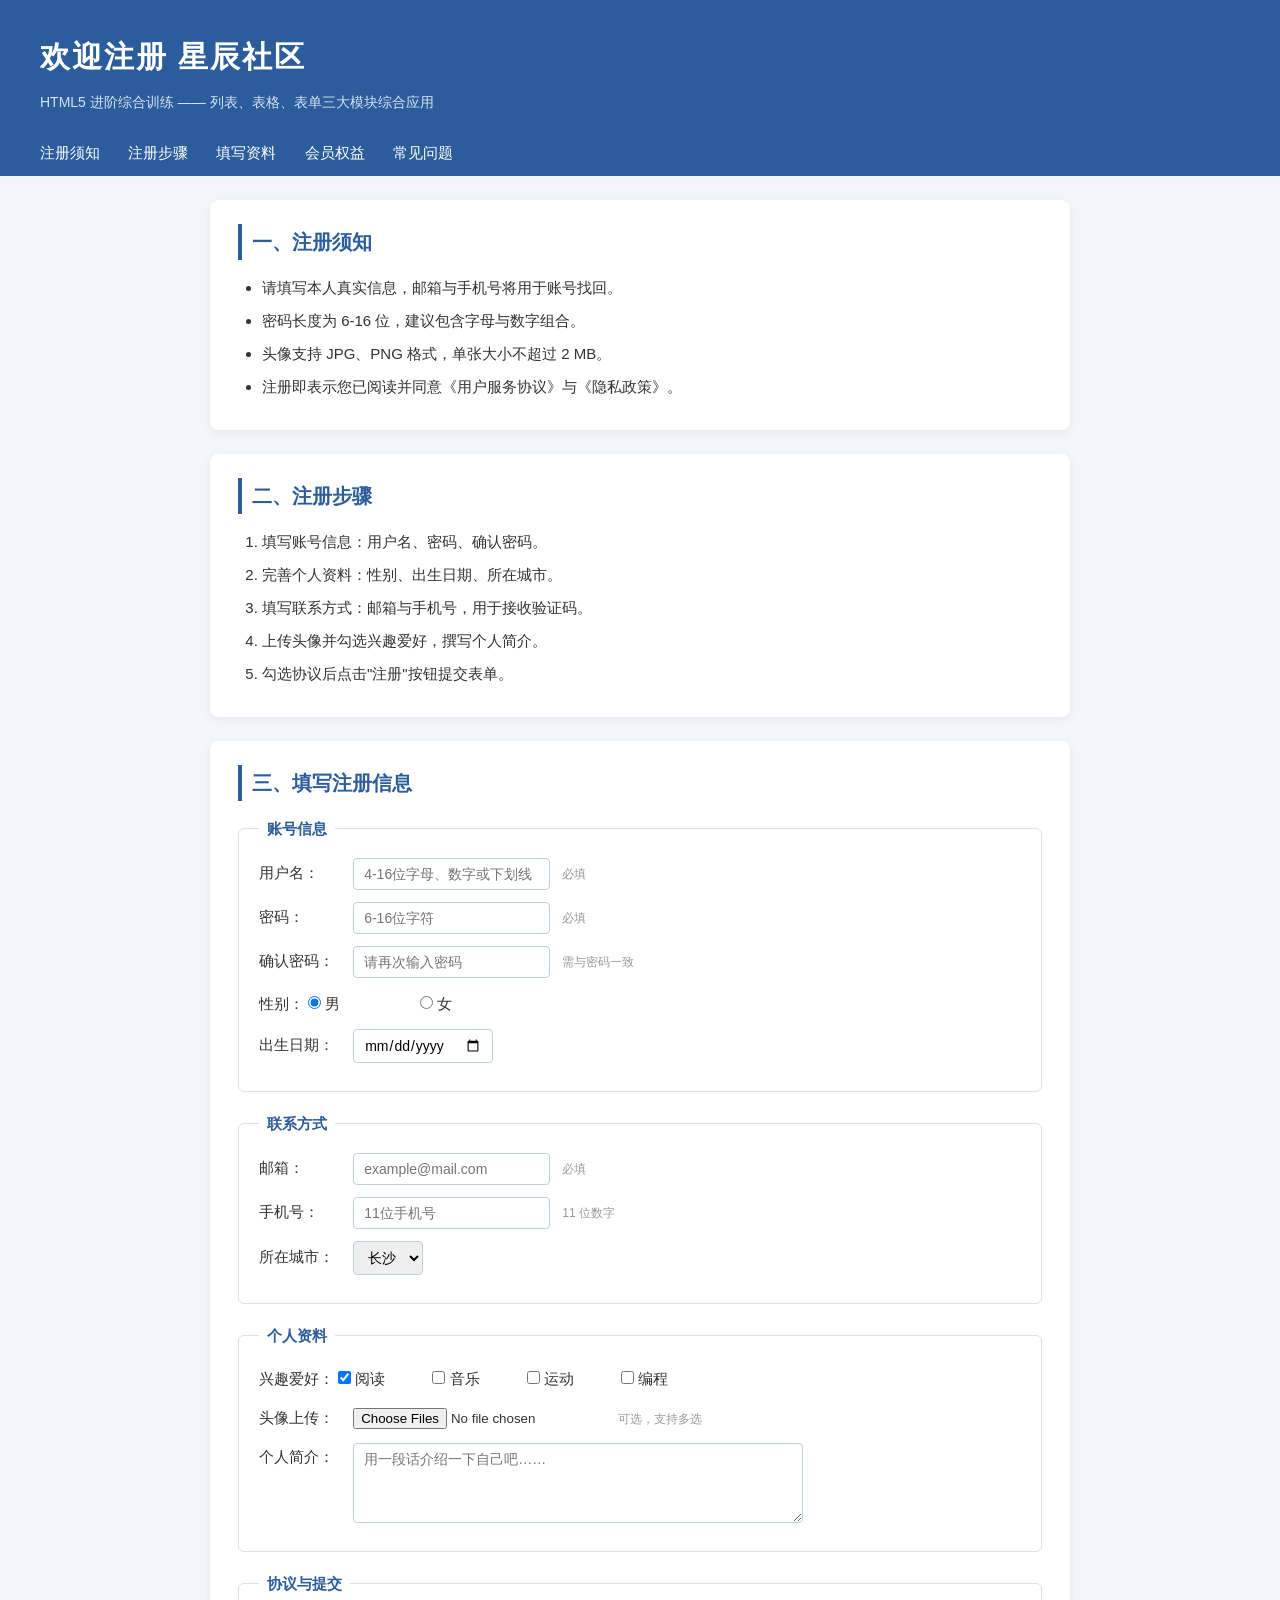
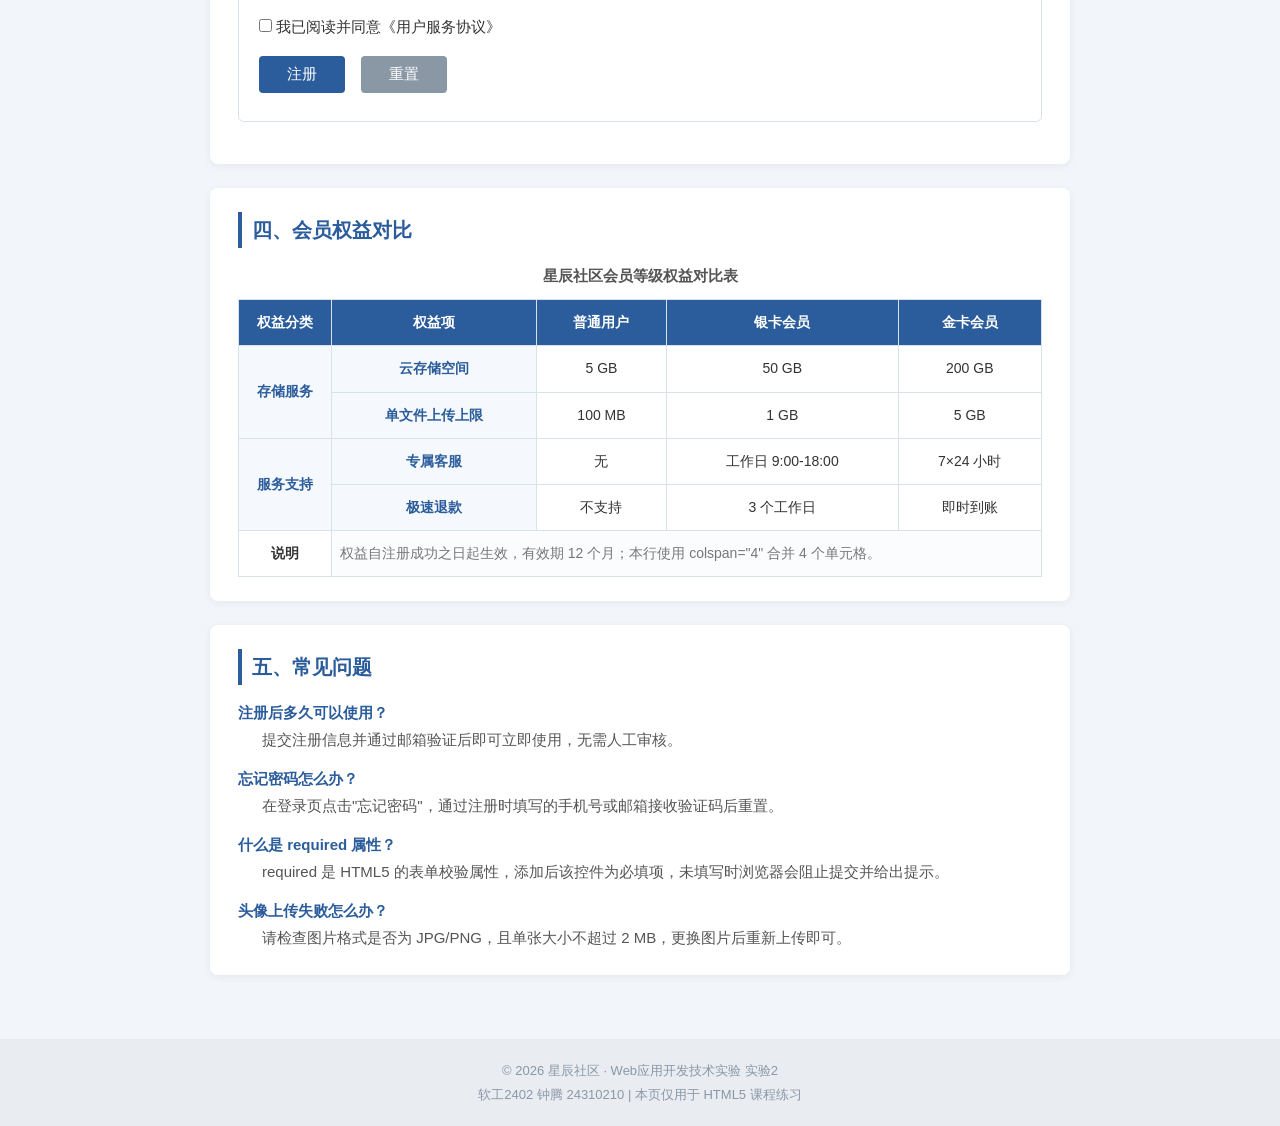
==== 实验2-注册表单/index.html @ 73ff09dd "第二次作业：用户注册页面" ====
<!DOCTYPE html>
<html lang="zh-CN">
<head>
  <meta charset="UTF-8">
  <meta name="viewport" content="width=device-width, initial-scale=1.0">
  <title>用户注册 - HTML5进阶综合训练</title>
  <link rel="stylesheet" href="style.css">
</head>
<body>
  <!-- （1）页面整体结构：全部使用语义化标签 -->
  <header>
    <h1>欢迎注册 星辰社区</h1>
    <p>HTML5 进阶综合训练 —— 列表、表格、表单三大模块综合应用</p>
    <nav>
      <ul>
        <li><a href="#notice">注册须知</a></li>
        <li><a href="#steps">注册步骤</a></li>
        <li><a href="#register">填写资料</a></li>
        <li><a href="#rights">会员权益</a></li>
        <li><a href="#faq">常见问题</a></li>
      </ul>
    </nav>
  </header>

  <main>
    <!-- （4）列表一：无序列表 ul —— 注册须知 -->
    <section id="notice">
      <h2>一、注册须知</h2>
      <ul>
        <li>请填写本人真实信息，邮箱与手机号将用于账号找回。</li>
        <li>密码长度为 6-16 位，建议包含字母与数字组合。</li>
        <li>头像支持 JPG、PNG 格式，单张大小不超过 2 MB。</li>
        <li>注册即表示您已阅读并同意《用户服务协议》与《隐私政策》。</li>
      </ul>
    </section>

    <!-- （4）列表二：有序列表 ol —— 注册步骤 -->
    <section id="steps">
      <h2>二、注册步骤</h2>
      <ol>
        <li>填写账号信息：用户名、密码、确认密码。</li>
        <li>完善个人资料：性别、出生日期、所在城市。</li>
        <li>填写联系方式：邮箱与手机号，用于接收验证码。</li>
        <li>上传头像并勾选兴趣爱好，撰写个人简介。</li>
        <li>勾选协议后点击"注册"按钮提交表单。</li>
      </ol>
    </section>

    <!-- （2）注册表单：核心部分 -->
    <section id="register">
      <h2>三、填写注册信息</h2>
      <form id="register-form" action="#" method="post" enctype="multipart/form-data">
        <fieldset>
          <legend>账号信息</legend>

          <p>
            <label for="username">用户名：</label>
            <input type="text" id="username" name="username" placeholder="4-16位字母、数字或下划线" required>
            <span class="tip">必填</span>
          </p>

          <p>
            <label for="password">密码：</label>
            <input type="password" id="password" name="password" placeholder="6-16位字符" required>
            <span class="tip">必填</span>
          </p>

          <p>
            <label for="confirm-password">确认密码：</label>
            <input type="password" id="confirm-password" name="confirmPassword" placeholder="请再次输入密码" required>
            <span class="tip">需与密码一致</span>
          </p>

          <!-- 单选框 + label 的 for+id 用法 -->
          <p>
            性别：
            <input type="radio" id="male" name="gender" value="male" checked>
            <label for="male">男</label>
            <input type="radio" id="female" name="gender" value="female">
            <label for="female">女</label>
          </p>

          <p>
            <label for="birthday">出生日期：</label>
            <input type="date" id="birthday" name="birthday">
          </p>
        </fieldset>

        <fieldset>
          <legend>联系方式</legend>

          <p>
            <label for="email">邮箱：</label>
            <input type="email" id="email" name="email" placeholder="example@mail.com" required>
            <span class="tip">必填</span>
          </p>

          <p>
            <label for="phone">手机号：</label>
            <input type="tel" id="phone" name="phone" placeholder="11位手机号" pattern="[0-9]{11}" required>
            <span class="tip">11 位数字</span>
          </p>

          <p>
            <label for="city">所在城市：</label>
            <select id="city" name="city">
              <option value="changsha" selected>长沙</option>
              <option value="beijing">北京</option>
              <option value="shanghai">上海</option>
              <option value="shenzhen">深圳</option>
              <option value="hangzhou">杭州</option>
            </select>
          </p>
        </fieldset>

        <fieldset>
          <legend>个人资料</legend>

          <!-- 复选框 + label 的包裹式用法 -->
          <p>
            兴趣爱好：
            <label><input type="checkbox" name="hobby" value="reading" checked> 阅读</label>
            <label><input type="checkbox" name="hobby" value="music"> 音乐</label>
            <label><input type="checkbox" name="hobby" value="sports"> 运动</label>
            <label><input type="checkbox" name="hobby" value="coding"> 编程</label>
          </p>

          <p>
            <label for="avatar">头像上传：</label>
            <input type="file" id="avatar" name="avatar" accept="image/*" multiple>
            <span class="tip">可选，支持多选</span>
          </p>

          <p>
            <label for="bio">个人简介：</label>
            <textarea id="bio" name="bio" rows="4" cols="50" placeholder="用一段话介绍一下自己吧……"></textarea>
          </p>
        </fieldset>

        <fieldset>
          <legend>协议与提交</legend>
          <p>
            <label><input type="checkbox" id="agree" name="agree" value="yes" required> 我已阅读并同意《用户服务协议》</label>
          </p>
          <p class="buttons">
            <button type="submit">注册</button>
            <button type="reset">重置</button>
          </p>
        </fieldset>

        <!-- 提交结果回显区：便于在页面中直观查看收集到的数据 -->
        <output id="result" for="register-form"></output>
      </form>
    </section>

    <!-- （3）表格：会员权益对比，含 thead/tbody/tfoot、th、rowspan 与 colspan -->
    <section id="rights">
      <h2>四、会员权益对比</h2>
      <table>
        <caption>星辰社区会员等级权益对比表</caption>
        <thead>
          <tr>
            <th scope="col">权益分类</th>
            <th scope="col">权益项</th>
            <th scope="col">普通用户</th>
            <th scope="col">银卡会员</th>
            <th scope="col">金卡会员</th>
          </tr>
        </thead>
        <tbody>
          <tr>
            <th scope="rowgroup" rowspan="2">存储服务</th>
            <th scope="row">云存储空间</th>
            <td>5 GB</td>
            <td>50 GB</td>
            <td>200 GB</td>
          </tr>
          <tr>
            <th scope="row">单文件上传上限</th>
            <td>100 MB</td>
            <td>1 GB</td>
            <td>5 GB</td>
          </tr>
          <tr>
            <th scope="rowgroup" rowspan="2">服务支持</th>
            <th scope="row">专属客服</th>
            <td>无</td>
            <td>工作日 9:00-18:00</td>
            <td>7×24 小时</td>
          </tr>
          <tr>
            <th scope="row">极速退款</th>
            <td>不支持</td>
            <td>3 个工作日</td>
            <td>即时到账</td>
          </tr>
        </tbody>
        <tfoot>
          <tr>
            <th scope="row">说明</th>
            <td colspan="4">权益自注册成功之日起生效，有效期 12 个月；本行使用 colspan="4" 合并 4 个单元格。</td>
          </tr>
        </tfoot>
      </table>
    </section>

    <!-- （4）列表三：定义列表 dl —— 常见问题 -->
    <section id="faq">
      <h2>五、常见问题</h2>
      <dl>
        <dt>注册后多久可以使用？</dt>
        <dd>提交注册信息并通过邮箱验证后即可立即使用，无需人工审核。</dd>
        <dt>忘记密码怎么办？</dt>
        <dd>在登录页点击"忘记密码"，通过注册时填写的手机号或邮箱接收验证码后重置。</dd>
        <dt>什么是 required 属性？</dt>
        <dd>required 是 HTML5 的表单校验属性，添加后该控件为必填项，未填写时浏览器会阻止提交并给出提示。</dd>
        <dt>头像上传失败怎么办？</dt>
        <dd>请检查图片格式是否为 JPG/PNG，且单张大小不超过 2 MB，更换图片后重新上传即可。</dd>
      </dl>
    </section>
  </main>

  <footer>
    <p>&copy; 2026 星辰社区 · Web应用开发技术实验 实验2</p>
    <p>软工2402 钟腾 24310210 | 本页仅用于 HTML5 课程练习</p>
  </footer>

  <script>
    // （5）表单数据收集与验证：监听 submit 事件，在 Console 中打印收集到的数据
    var form = document.getElementById("register-form");
    var result = document.getElementById("result");

    form.addEventListener("submit", function (event) {
      // 阻止表单默认跳转，便于在本页查看提交结果
      event.preventDefault();

      var pwd = document.getElementById("password").value;
      var confirmPwd = document.getElementById("confirm-password").value;
      if (pwd !== confirmPwd) {
        alert("两次输入的密码不一致，请重新输入！");
        document.getElementById("confirm-password").focus();
        return;
      }

      var formData = new FormData(form);
      var data = {};
      formData.forEach(function (value, key) {
        // 复选框可能存在多个同名值，合并为数组
        if (key === "hobby") {
          if (data[key]) {
            data[key].push(value);
          } else {
            data[key] = [value];
          }
        } else {
          data[key] = value;
        }
      });

      // 处理文件上传控件（可能包含多个文件）
      var avatarFiles = formData.getAll("avatar").filter(function (file) {
        return file && file.name;
      });
      if (avatarFiles.length > 0) {
        data.avatar = avatarFiles.map(function (file) {
          return file.name;
        });
      }

      // 在 Console 面板中输出收集到的数据
      console.log("===== 表单提交数据 =====");
      console.log(data);
      console.table(data);
      console.log("用户名：" + data.username + "，手机号：" + data.phone);

      // 同时把数据回显到页面上，方便查看与截图
      result.innerHTML = "<h3>提交成功！收集到的数据如下：</h3><pre>" +
        JSON.stringify(data, null, 2) +
        "</pre><p>请按 F12 打开 DevTools，在 Console 面板中查看同样的输出结果。</p>";
      result.classList.add("show");
    });

    // 重置时清空回显区
    form.addEventListener("reset", function () {
      result.innerHTML = "";
      result.classList.remove("show");
      console.log("表单已重置");
    });
  </script>
</body>
</html>
---- 实验2-注册表单/style.css ----
/* 实验2：用户注册页面样式表 */

/* 基础重置与全局设置 */
* {
  margin: 0;
  padding: 0;
  box-sizing: border-box;
}

body {
  font-family: "Microsoft YaHei", "PingFang SC", Arial, sans-serif;
  font-size: 15px;
  line-height: 1.8;
  color: #333333;
  background-color: #f2f5f9;
}

/* 页面头部 */
header {
  padding: 30px 40px 0;
  background-color: #2b5c9b;
  color: #ffffff;
}

header h1 {
  font-size: 30px;
  letter-spacing: 2px;
}

header p {
  margin-top: 6px;
  font-size: 14px;
  color: #d6e4f5;
}

/* 导航栏：无序列表横向排列 */
header nav ul {
  list-style-type: none;
  margin-top: 16px;
}

header nav li {
  display: inline-block;
  margin-right: 24px;
}

header nav a {
  display: inline-block;
  padding: 8px 0;
  color: #ffffff;
  text-decoration: none;
  border-bottom: 2px solid transparent;
}

header nav a:hover {
  border-bottom-color: #ffd166;
  color: #ffd166;
}

/* 主体区域 */
main {
  max-width: 900px;
  margin: 0 auto;
  padding: 24px 20px 40px;
}

main section {
  margin-bottom: 24px;
  padding: 24px 28px;
  background-color: #ffffff;
  border-radius: 8px;
  box-shadow: 0 2px 8px rgba(0, 0, 0, 0.06);
}

main h2 {
  margin-bottom: 14px;
  padding-left: 10px;
  font-size: 20px;
  color: #2b5c9b;
  border-left: 4px solid #2b5c9b;
}

/* 列表样式 */
#notice ul,
#steps ol {
  margin-left: 24px;
}

#notice li,
#steps li {
  margin-bottom: 6px;
}

/* 定义列表 */
#faq dt {
  margin-top: 12px;
  font-weight: bold;
  color: #2b5c9b;
}

#faq dd {
  margin-left: 24px;
  color: #555555;
}

/* 表单样式 */
fieldset {
  margin-bottom: 18px;
  padding: 16px 20px;
  border: 1px solid #d9e2ec;
  border-radius: 6px;
}

legend {
  padding: 0 8px;
  font-weight: bold;
  color: #2b5c9b;
}

form p {
  margin-bottom: 12px;
}

label {
  display: inline-block;
  min-width: 90px;
  cursor: pointer;
}

input[type="text"],
input[type="password"],
input[type="date"],
input[type="email"],
input[type="tel"],
select,
textarea {
  padding: 7px 10px;
  border: 1px solid #c3cedb;
  border-radius: 4px;
  font-size: 14px;
  font-family: inherit;
  vertical-align: middle;
}

input[type="text"]:focus,
input[type="password"]:focus,
input[type="email"]:focus,
input[type="tel"]:focus,
textarea:focus,
select:focus {
  outline: none;
  border-color: #2b5c9b;
  box-shadow: 0 0 4px rgba(43, 92, 155, 0.3);
}

textarea {
  vertical-align: top;
  resize: vertical;
}

.tip {
  margin-left: 8px;
  font-size: 12px;
  color: #999999;
}

/* 按钮 */
.buttons {
  margin-top: 16px;
}

button {
  padding: 9px 28px;
  margin-right: 12px;
  border: none;
  border-radius: 4px;
  font-size: 15px;
  color: #ffffff;
  cursor: pointer;
}

button[type="submit"] {
  background-color: #2b5c9b;
}

button[type="submit"]:hover {
  background-color: #1f4a80;
}

button[type="reset"] {
  background-color: #8a97a5;
}

button[type="reset"]:hover {
  background-color: #6f7d8c;
}

/* 提交结果回显区 */
#result {
  display: none;
  margin-top: 16px;
  padding: 14px 18px;
  background-color: #eef6ee;
  border: 1px solid #b7dfb7;
  border-radius: 6px;
}

#result.show {
  display: block;
}

#result h3 {
  margin-bottom: 8px;
  font-size: 16px;
  color: #2e7d32;
}

#result pre {
  padding: 10px;
  background-color: #ffffff;
  border-radius: 4px;
  font-size: 13px;
  line-height: 1.6;
  overflow-x: auto;
}

/* 表格样式 */
table {
  width: 100%;
  border-collapse: collapse;
  text-align: center;
  font-size: 14px;
}

caption {
  margin-bottom: 10px;
  font-size: 15px;
  font-weight: bold;
  color: #555555;
}

th,
td {
  padding: 10px 8px;
  border: 1px solid #d9e2ec;
}

thead th {
  background-color: #2b5c9b;
  color: #ffffff;
}

tbody th {
  background-color: #f5f8fc;
  color: #2b5c9b;
}

tbody tr:hover {
  background-color: #f7fafd;
}

tfoot td {
  text-align: left;
  color: #777777;
  background-color: #fbfcfe;
}

/* 页脚 */
footer {
  padding: 20px 0;
  text-align: center;
  font-size: 13px;
  color: #8a97a5;
  background-color: #e9edf2;
}
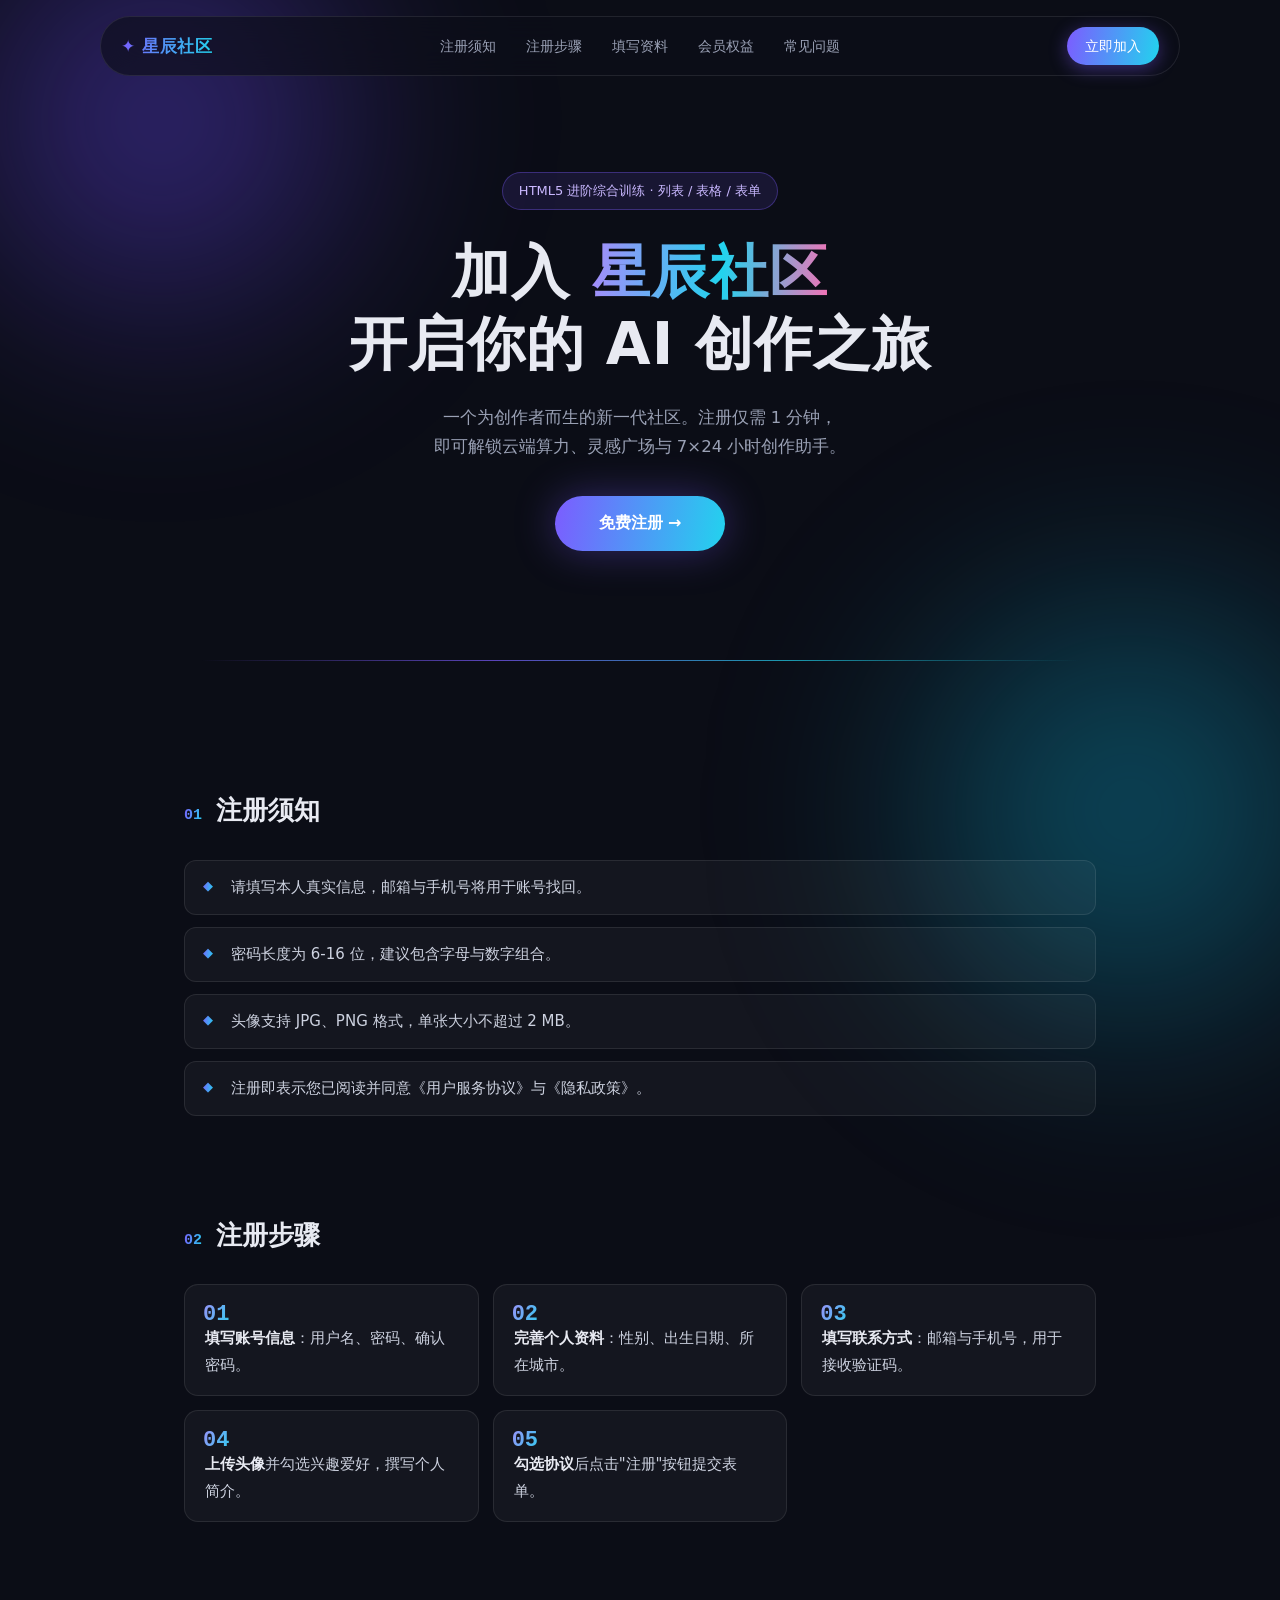
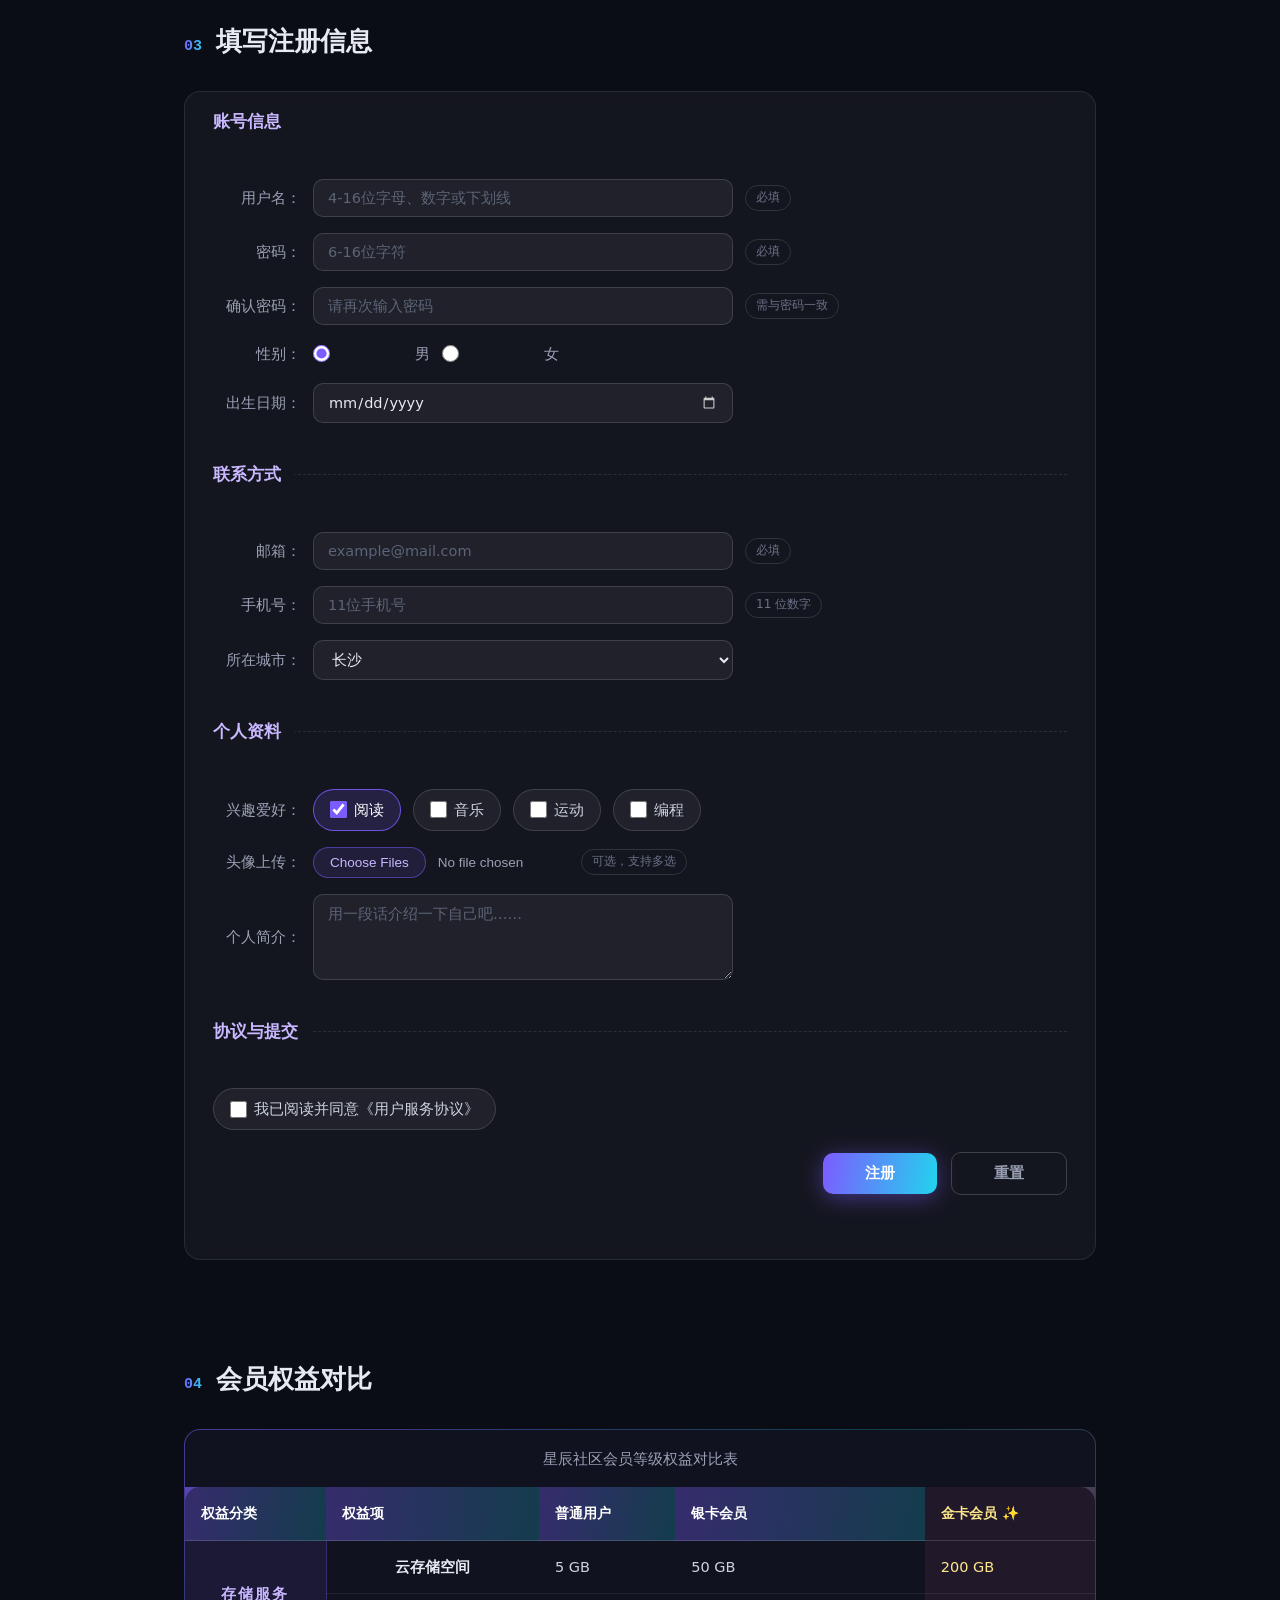
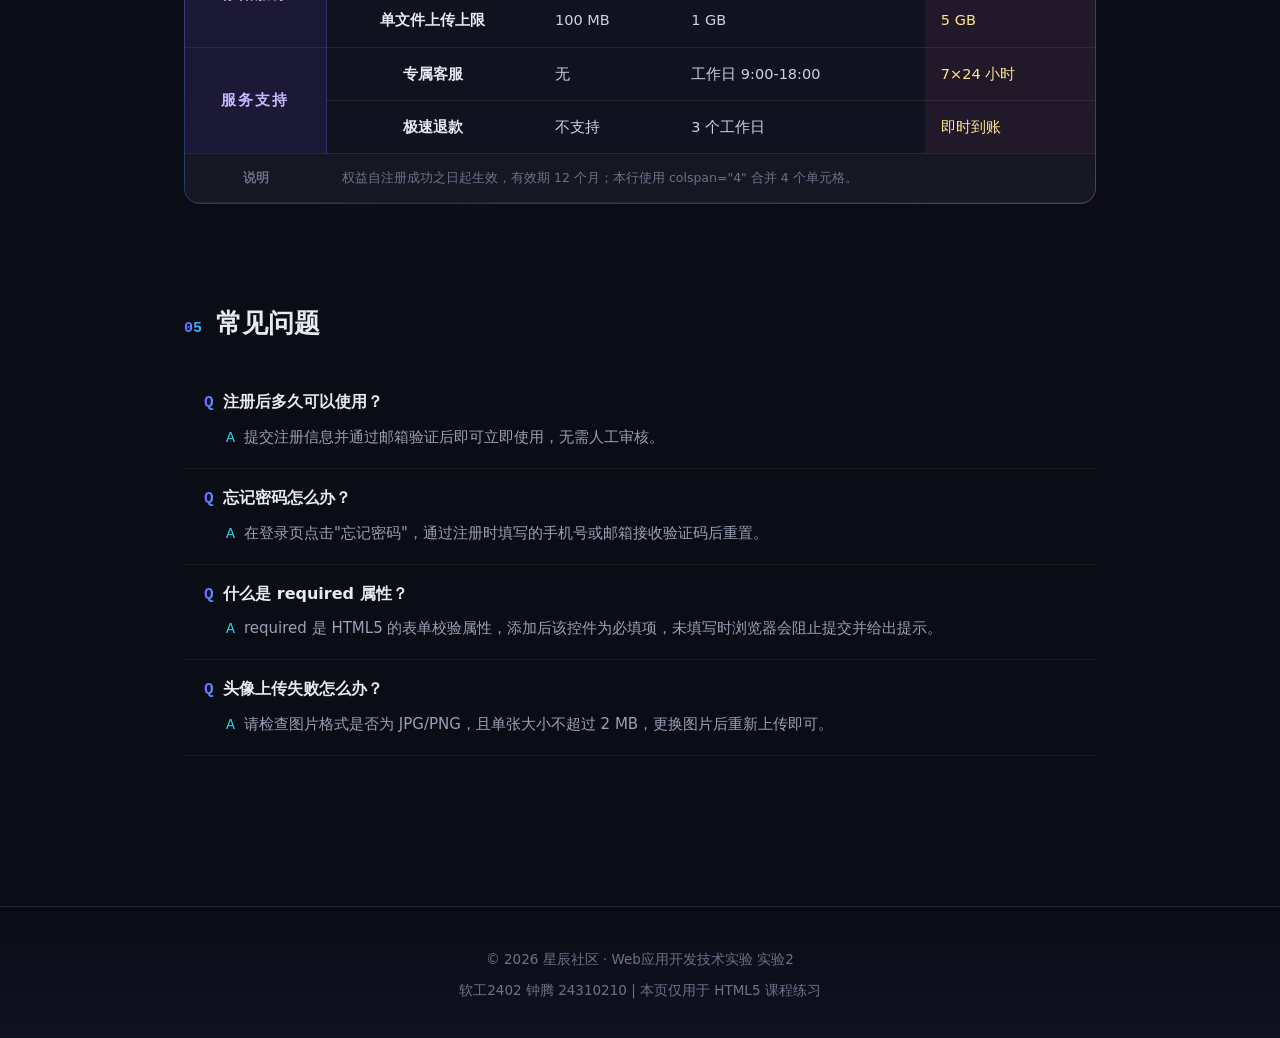
==== commit 7808fb38: "实验2界面改版：AI产品官网风格深色UI（极光渐变+玻璃拟态）；README新增GitHub Pages在线浏览入口" ====
--- a/实验2-注册表单/index.html
+++ b/实验2-注册表单/index.html
@@ -3,30 +3,38 @@
 <head>
   <meta charset="UTF-8">
   <meta name="viewport" content="width=device-width, initial-scale=1.0">
-  <title>用户注册 - HTML5进阶综合训练</title>
+  <title>星辰社区 · 加入 AI 创作者平台</title>
+  <meta name="description" content="星辰社区注册页面 —— HTML5 列表、表格、表单三大模块综合应用">
   <link rel="stylesheet" href="style.css">
 </head>
 <body>
   <!-- （1）页面整体结构：全部使用语义化标签 -->
-  <header>
-    <h1>欢迎注册 星辰社区</h1>
-    <p>HTML5 进阶综合训练 —— 列表、表格、表单三大模块综合应用</p>
-    <nav>
-      <ul>
+  <header class="hero">
+    <nav class="topbar">
+      <span class="logo">✦ 星辰社区</span>
+      <ul class="nav-links">
         <li><a href="#notice">注册须知</a></li>
         <li><a href="#steps">注册步骤</a></li>
         <li><a href="#register">填写资料</a></li>
         <li><a href="#rights">会员权益</a></li>
         <li><a href="#faq">常见问题</a></li>
       </ul>
+      <a class="nav-cta" href="#register">立即加入</a>
     </nav>
+
+    <div class="hero-body">
+      <p class="hero-badge">HTML5 进阶综合训练 · 列表 / 表格 / 表单</p>
+      <h1>加入 <span class="grad">星辰社区</span><br>开启你的 AI 创作之旅</h1>
+      <p class="hero-sub">一个为创作者而生的新一代社区。注册仅需 1 分钟，<br>即可解锁云端算力、灵感广场与 7×24 小时创作助手。</p>
+      <a class="hero-btn" href="#register">免费注册 →</a>
+    </div>
   </header>
 
   <main>
     <!-- （4）列表一：无序列表 ul —— 注册须知 -->
     <section id="notice">
-      <h2>一、注册须知</h2>
-      <ul>
+      <h2><small>01</small>注册须知</h2>
+      <ul class="glass-list">
         <li>请填写本人真实信息，邮箱与手机号将用于账号找回。</li>
         <li>密码长度为 6-16 位，建议包含字母与数字组合。</li>
         <li>头像支持 JPG、PNG 格式，单张大小不超过 2 MB。</li>
@@ -36,20 +44,20 @@
 
     <!-- （4）列表二：有序列表 ol —— 注册步骤 -->
     <section id="steps">
-      <h2>二、注册步骤</h2>
-      <ol>
-        <li>填写账号信息：用户名、密码、确认密码。</li>
-        <li>完善个人资料：性别、出生日期、所在城市。</li>
-        <li>填写联系方式：邮箱与手机号，用于接收验证码。</li>
-        <li>上传头像并勾选兴趣爱好，撰写个人简介。</li>
-        <li>勾选协议后点击"注册"按钮提交表单。</li>
+      <h2><small>02</small>注册步骤</h2>
+      <ol class="glass-steps">
+        <li><strong>填写账号信息</strong>：用户名、密码、确认密码。</li>
+        <li><strong>完善个人资料</strong>：性别、出生日期、所在城市。</li>
+        <li><strong>填写联系方式</strong>：邮箱与手机号，用于接收验证码。</li>
+        <li><strong>上传头像</strong>并勾选兴趣爱好，撰写个人简介。</li>
+        <li><strong>勾选协议</strong>后点击"注册"按钮提交表单。</li>
       </ol>
     </section>
 
     <!-- （2）注册表单：核心部分 -->
     <section id="register">
-      <h2>三、填写注册信息</h2>
-      <form id="register-form" action="#" method="post" enctype="multipart/form-data">
+      <h2><small>03</small>填写注册信息</h2>
+      <form id="register-form" class="glass-card" action="#" method="post" enctype="multipart/form-data">
         <fieldset>
           <legend>账号信息</legend>
 
@@ -73,7 +81,7 @@
 
           <!-- 单选框 + label 的 for+id 用法 -->
           <p>
-            性别：
+            <span class="field-label">性别：</span>
             <input type="radio" id="male" name="gender" value="male" checked>
             <label for="male">男</label>
             <input type="radio" id="female" name="gender" value="female">
@@ -118,11 +126,11 @@
 
           <!-- 复选框 + label 的包裹式用法 -->
           <p>
-            兴趣爱好：
-            <label><input type="checkbox" name="hobby" value="reading" checked> 阅读</label>
-            <label><input type="checkbox" name="hobby" value="music"> 音乐</label>
-            <label><input type="checkbox" name="hobby" value="sports"> 运动</label>
-            <label><input type="checkbox" name="hobby" value="coding"> 编程</label>
+            <span class="field-label">兴趣爱好：</span>
+            <label class="chip"><input type="checkbox" name="hobby" value="reading" checked> 阅读</label>
+            <label class="chip"><input type="checkbox" name="hobby" value="music"> 音乐</label>
+            <label class="chip"><input type="checkbox" name="hobby" value="sports"> 运动</label>
+            <label class="chip"><input type="checkbox" name="hobby" value="coding"> 编程</label>
           </p>
 
           <p>
@@ -140,7 +148,7 @@
         <fieldset>
           <legend>协议与提交</legend>
           <p>
-            <label><input type="checkbox" id="agree" name="agree" value="yes" required> 我已阅读并同意《用户服务协议》</label>
+            <label class="chip"><input type="checkbox" id="agree" name="agree" value="yes" required> 我已阅读并同意《用户服务协议》</label>
           </p>
           <p class="buttons">
             <button type="submit">注册</button>
@@ -155,59 +163,61 @@
 
     <!-- （3）表格：会员权益对比，含 thead/tbody/tfoot、th、rowspan 与 colspan -->
     <section id="rights">
-      <h2>四、会员权益对比</h2>
-      <table>
-        <caption>星辰社区会员等级权益对比表</caption>
-        <thead>
-          <tr>
-            <th scope="col">权益分类</th>
-            <th scope="col">权益项</th>
-            <th scope="col">普通用户</th>
-            <th scope="col">银卡会员</th>
-            <th scope="col">金卡会员</th>
-          </tr>
-        </thead>
-        <tbody>
-          <tr>
-            <th scope="rowgroup" rowspan="2">存储服务</th>
-            <th scope="row">云存储空间</th>
-            <td>5 GB</td>
-            <td>50 GB</td>
-            <td>200 GB</td>
-          </tr>
-          <tr>
-            <th scope="row">单文件上传上限</th>
-            <td>100 MB</td>
-            <td>1 GB</td>
-            <td>5 GB</td>
-          </tr>
-          <tr>
-            <th scope="rowgroup" rowspan="2">服务支持</th>
-            <th scope="row">专属客服</th>
-            <td>无</td>
-            <td>工作日 9:00-18:00</td>
-            <td>7×24 小时</td>
-          </tr>
-          <tr>
-            <th scope="row">极速退款</th>
-            <td>不支持</td>
-            <td>3 个工作日</td>
-            <td>即时到账</td>
-          </tr>
-        </tbody>
-        <tfoot>
-          <tr>
-            <th scope="row">说明</th>
-            <td colspan="4">权益自注册成功之日起生效，有效期 12 个月；本行使用 colspan="4" 合并 4 个单元格。</td>
-          </tr>
-        </tfoot>
-      </table>
+      <h2><small>04</small>会员权益对比</h2>
+      <div class="table-wrap">
+        <table>
+          <caption>星辰社区会员等级权益对比表</caption>
+          <thead>
+            <tr>
+              <th scope="col">权益分类</th>
+              <th scope="col">权益项</th>
+              <th scope="col">普通用户</th>
+              <th scope="col">银卡会员</th>
+              <th scope="col" class="hl">金卡会员 ✨</th>
+            </tr>
+          </thead>
+          <tbody>
+            <tr>
+              <th scope="rowgroup" rowspan="2">存储服务</th>
+              <th scope="row">云存储空间</th>
+              <td>5 GB</td>
+              <td>50 GB</td>
+              <td class="hl">200 GB</td>
+            </tr>
+            <tr>
+              <th scope="row">单文件上传上限</th>
+              <td>100 MB</td>
+              <td>1 GB</td>
+              <td class="hl">5 GB</td>
+            </tr>
+            <tr>
+              <th scope="rowgroup" rowspan="2">服务支持</th>
+              <th scope="row">专属客服</th>
+              <td>无</td>
+              <td>工作日 9:00-18:00</td>
+              <td class="hl">7×24 小时</td>
+            </tr>
+            <tr>
+              <th scope="row">极速退款</th>
+              <td>不支持</td>
+              <td>3 个工作日</td>
+              <td class="hl">即时到账</td>
+            </tr>
+          </tbody>
+          <tfoot>
+            <tr>
+              <th scope="row">说明</th>
+              <td colspan="4">权益自注册成功之日起生效，有效期 12 个月；本行使用 colspan="4" 合并 4 个单元格。</td>
+            </tr>
+          </tfoot>
+        </table>
+      </div>
     </section>
 
     <!-- （4）列表三：定义列表 dl —— 常见问题 -->
     <section id="faq">
-      <h2>五、常见问题</h2>
-      <dl>
+      <h2><small>05</small>常见问题</h2>
+      <dl class="glass-faq">
         <dt>注册后多久可以使用？</dt>
         <dd>提交注册信息并通过邮箱验证后即可立即使用，无需人工审核。</dd>
         <dt>忘记密码怎么办？</dt>
@@ -274,7 +284,7 @@
       console.log("用户名：" + data.username + "，手机号：" + data.phone);
 
       // 同时把数据回显到页面上，方便查看与截图
-      result.innerHTML = "<h3>提交成功！收集到的数据如下：</h3><pre>" +
+      result.innerHTML = "<h3>🎉 注册成功！收集到的数据如下：</h3><pre>" +
         JSON.stringify(data, null, 2) +
         "</pre><p>请按 F12 打开 DevTools，在 Console 面板中查看同样的输出结果。</p>";
       result.classList.add("show");
@@ -286,6 +296,20 @@
       result.classList.remove("show");
       console.log("表单已重置");
     });
+
+    // 视觉增强：滚动进入视口时淡入上浮（纯展示层效果，不影响表单逻辑）
+    var observer = new IntersectionObserver(function (entries) {
+      entries.forEach(function (entry) {
+        if (entry.isIntersecting) {
+          entry.target.classList.add("in-view");
+          observer.unobserve(entry.target);
+        }
+      });
+    }, { threshold: 0.08 });
+    document.querySelectorAll("main section").forEach(function (sec) {
+      sec.classList.add("reveal");
+      observer.observe(sec);
+    });
   </script>
 </body>
 </html>
--- a/实验2-注册表单/style.css
+++ b/实验2-注册表单/style.css
@@ -1,275 +1,763 @@
-/* 实验2：用户注册页面样式表 */
-
-/* 基础重置与全局设置 */
+/* ============================================================
+   实验2：用户注册页面样式表（新版 · AI 产品官网风格）
+   设计语言：深色底 + 极光渐变 + 玻璃拟态（Glassmorphism）
+   ============================================================ */
+
+/* ---------- 基础重置与全局 ---------- */
 * {
   margin: 0;
   padding: 0;
   box-sizing: border-box;
 }
 
+:root {
+  --bg: #0b0d16;
+  --surface: rgba(255, 255, 255, 0.04);
+  --surface-strong: rgba(255, 255, 255, 0.07);
+  --border: rgba(255, 255, 255, 0.09);
+  --text: #e8eaf2;
+  --text-dim: #9aa1b5;
+  --accent-a: #7c5cff;   /* 星紫 */
+  --accent-b: #22d3ee;   /* 极光青 */
+  --accent-c: #f472b6;   /* 霓虹粉 */
+  --grad: linear-gradient(100deg, var(--accent-a), var(--accent-b));
+  --radius: 16px;
+  --glow: 0 0 40px rgba(124, 92, 255, 0.35);
+}
+
+html {
+  scroll-behavior: smooth;
+}
+
 body {
-  font-family: "Microsoft YaHei", "PingFang SC", Arial, sans-serif;
+  font-family: "Microsoft YaHei", "PingFang SC", "Segoe UI", system-ui, sans-serif;
   font-size: 15px;
   line-height: 1.8;
-  color: #333333;
-  background-color: #f2f5f9;
-}
-
-/* 页面头部 */
-header {
-  padding: 30px 40px 0;
-  background-color: #2b5c9b;
+  color: var(--text);
+  background-color: var(--bg);
+  overflow-x: hidden;
+}
+
+/* ---------- 极光背景层（纯 CSS，无额外标签） ---------- */
+body::before,
+body::after {
+  content: "";
+  position: fixed;
+  z-index: -1;
+  border-radius: 50%;
+  filter: blur(90px);
+  opacity: 0.5;
+  pointer-events: none;
+}
+
+/* 紫色光晕：左上 */
+body::before {
+  width: 560px;
+  height: 560px;
+  top: -160px;
+  left: -120px;
+  background: radial-gradient(circle, #6d4aff 0%, transparent 70%);
+  animation: drift 18s ease-in-out infinite alternate;
+}
+
+/* 青色光晕：右下 */
+body::after {
+  width: 620px;
+  height: 620px;
+  bottom: -220px;
+  right: -160px;
+  background: radial-gradient(circle, #0ea5c9 0%, transparent 70%);
+  animation: drift 22s ease-in-out infinite alternate-reverse;
+}
+
+@keyframes drift {
+  from { transform: translate(0, 0) scale(1); }
+  to   { transform: translate(80px, 50px) scale(1.15); }
+}
+
+/* ---------- 通用细节 ---------- */
+::selection {
+  background: rgba(124, 92, 255, 0.45);
   color: #ffffff;
 }
 
-header h1 {
-  font-size: 30px;
-  letter-spacing: 2px;
-}
-
-header p {
-  margin-top: 6px;
-  font-size: 14px;
-  color: #d6e4f5;
-}
-
-/* 导航栏：无序列表横向排列 */
-header nav ul {
-  list-style-type: none;
-  margin-top: 16px;
-}
-
-header nav li {
+::-webkit-scrollbar {
+  width: 10px;
+}
+
+::-webkit-scrollbar-track {
+  background: var(--bg);
+}
+
+::-webkit-scrollbar-thumb {
+  background: rgba(255, 255, 255, 0.14);
+  border-radius: 5px;
+}
+
+::-webkit-scrollbar-thumb:hover {
+  background: rgba(124, 92, 255, 0.6);
+}
+
+/* ============================================================
+   头部：顶栏导航 + Hero 主视觉
+   ============================================================ */
+header.hero {
+  position: relative;
+  text-align: center;
+  padding: 0 24px 110px;
+}
+
+/* 头部底部的极光渐变带 */
+header.hero::before {
+  content: "";
+  position: absolute;
+  left: 50%;
+  bottom: 0;
+  transform: translateX(-50%);
+  width: min(880px, 90%);
+  height: 1px;
+  background: linear-gradient(90deg, transparent, rgba(124, 92, 255, 0.7), rgba(34, 211, 238, 0.7), transparent);
+}
+
+/* 顶栏 */
+nav.topbar {
+  position: sticky;
+  top: 12px;
+  z-index: 100;
+  display: flex;
+  align-items: center;
+  justify-content: space-between;
+  gap: 18px;
+  max-width: 1080px;
+  margin: 16px auto 0;
+  padding: 10px 20px;
+  border-radius: 999px;
+  background: rgba(13, 15, 26, 0.65);
+  border: 1px solid var(--border);
+  backdrop-filter: blur(18px);
+  -webkit-backdrop-filter: blur(18px);
+}
+
+nav.topbar .logo {
+  font-size: 17px;
+  font-weight: 700;
+  letter-spacing: 0.5px;
+  background: var(--grad);
+  -webkit-background-clip: text;
+  background-clip: text;
+  color: transparent;
+  white-space: nowrap;
+}
+
+nav.topbar ul {
+  display: flex;
+  gap: 4px;
+  list-style: none;
+  flex-wrap: wrap;
+}
+
+nav.topbar ul a {
   display: inline-block;
-  margin-right: 24px;
-}
-
-header nav a {
+  padding: 6px 13px;
+  border-radius: 999px;
+  color: var(--text-dim);
+  text-decoration: none;
+  font-size: 13.5px;
+  transition: color 0.25s, background 0.25s;
+}
+
+nav.topbar ul a:hover {
+  color: #ffffff;
+  background: rgba(255, 255, 255, 0.08);
+}
+
+nav.topbar .nav-cta {
+  padding: 7px 18px;
+  border-radius: 999px;
+  font-size: 13.5px;
+  text-decoration: none;
+  color: #fff;
+  background: var(--grad);
+  box-shadow: 0 4px 18px rgba(124, 92, 255, 0.4);
+  transition: transform 0.25s, box-shadow 0.25s;
+  white-space: nowrap;
+}
+
+nav.topbar .nav-cta:hover {
+  transform: translateY(-1px);
+  box-shadow: 0 6px 26px rgba(124, 92, 255, 0.6);
+}
+
+/* Hero 主体 */
+.hero-body {
+  max-width: 820px;
+  margin: 96px auto 0;
+}
+
+.hero-badge {
   display: inline-block;
-  padding: 8px 0;
-  color: #ffffff;
+  padding: 6px 16px;
+  border-radius: 999px;
+  font-size: 13px;
+  color: #c9b8ff;
+  background: rgba(124, 92, 255, 0.12);
+  border: 1px solid rgba(124, 92, 255, 0.35);
+  margin-bottom: 26px;
+}
+
+header.hero h1 {
+  font-size: clamp(34px, 6vw, 58px);
+  line-height: 1.25;
+  font-weight: 800;
+  letter-spacing: 1px;
+}
+
+/* 渐变文字 */
+.grad {
+  background: linear-gradient(95deg, #a78bfa 0%, #22d3ee 55%, #f472b6 100%);
+  -webkit-background-clip: text;
+  background-clip: text;
+  color: transparent;
+}
+
+.hero-sub {
+  margin-top: 22px;
+  font-size: 16.5px;
+  color: var(--text-dim);
+}
+
+.hero-btn {
+  display: inline-block;
+  margin-top: 34px;
+  padding: 13px 44px;
+  border-radius: 999px;
+  font-size: 16px;
+  font-weight: 600;
+  color: #fff;
   text-decoration: none;
-  border-bottom: 2px solid transparent;
-}
-
-header nav a:hover {
-  border-bottom-color: #ffd166;
-  color: #ffd166;
-}
-
-/* 主体区域 */
+  background: var(--grad);
+  box-shadow: var(--glow);
+  transition: transform 0.25s, box-shadow 0.25s;
+}
+
+.hero-btn:hover {
+  transform: translateY(-2px);
+  box-shadow: 0 0 60px rgba(124, 92, 255, 0.55);
+}
+
+/* ============================================================
+   主体布局
+   ============================================================ */
 main {
-  max-width: 900px;
+  max-width: 960px;
   margin: 0 auto;
-  padding: 24px 20px 40px;
-}
-
-main section {
-  margin-bottom: 24px;
-  padding: 24px 28px;
-  background-color: #ffffff;
-  border-radius: 8px;
-  box-shadow: 0 2px 8px rgba(0, 0, 0, 0.06);
-}
-
-main h2 {
-  margin-bottom: 14px;
-  padding-left: 10px;
-  font-size: 20px;
-  color: #2b5c9b;
-  border-left: 4px solid #2b5c9b;
-}
-
-/* 列表样式 */
-#notice ul,
-#steps ol {
-  margin-left: 24px;
-}
-
-#notice li,
-#steps li {
-  margin-bottom: 6px;
-}
-
-/* 定义列表 */
-#faq dt {
-  margin-top: 12px;
-  font-weight: bold;
-  color: #2b5c9b;
-}
-
-#faq dd {
-  margin-left: 24px;
-  color: #555555;
-}
-
-/* 表单样式 */
+  padding: 30px 24px 40px;
+}
+
+section {
+  margin-top: 96px;
+}
+
+/* 滚动淡入动画（配合 JS IntersectionObserver） */
+section.reveal {
+  opacity: 0;
+  transform: translateY(26px);
+  transition: opacity 0.7s ease, transform 0.7s ease;
+}
+
+section.reveal.in-view {
+  opacity: 1;
+  transform: none;
+}
+
+@media (prefers-reduced-motion: reduce) {
+  section.reveal { opacity: 1; transform: none; transition: none; }
+  body::before, body::after { animation: none; }
+}
+
+/* 章节标题 */
+section h2 {
+  display: flex;
+  align-items: baseline;
+  gap: 14px;
+  font-size: 26px;
+  font-weight: 700;
+  margin-bottom: 26px;
+}
+
+section h2 small {
+  font-size: 15px;
+  font-weight: 700;
+  font-family: Consolas, monospace;
+  background: var(--grad);
+  -webkit-background-clip: text;
+  background-clip: text;
+  color: transparent;
+}
+
+/* ---------- 玻璃卡片通用类 ---------- */
+.glass-card {
+  background: var(--surface);
+  border: 1px solid var(--border);
+  border-radius: var(--radius);
+  backdrop-filter: blur(14px);
+  -webkit-backdrop-filter: blur(14px);
+}
+
+/* ---------- 列表一：无序列表 ---------- */
+ul.glass-list {
+  list-style: none;
+}
+
+ul.glass-list li {
+  position: relative;
+  padding: 13px 18px 13px 46px;
+  margin-bottom: 12px;
+  border-radius: 12px;
+  background: var(--surface);
+  border: 1px solid var(--border);
+  color: #cdd2e0;
+  transition: border-color 0.25s, transform 0.25s;
+}
+
+ul.glass-list li::before {
+  content: "◆";
+  position: absolute;
+  left: 18px;
+  top: 13px;
+  font-size: 13px;
+  background: var(--grad);
+  -webkit-background-clip: text;
+  background-clip: text;
+  color: transparent;
+}
+
+ul.glass-list li:hover {
+  border-color: rgba(124, 92, 255, 0.55);
+  transform: translateX(4px);
+}
+
+/* ---------- 列表二：有序列表 ---------- */
+ol.glass-steps {
+  list-style: none;
+  counter-reset: step;
+  display: grid;
+  grid-template-columns: repeat(auto-fit, minmax(280px, 1fr));
+  gap: 14px;
+}
+
+ol.glass-steps li {
+  counter-increment: step;
+  position: relative;
+  padding: 40px 20px 16px;
+  border-radius: 14px;
+  background: var(--surface);
+  border: 1px solid var(--border);
+  color: #cdd2e0;
+  transition: transform 0.25s, border-color 0.25s;
+}
+
+ol.glass-steps li::before {
+  content: "0" counter(step);
+  position: absolute;
+  top: 10px;
+  left: 18px;
+  font-family: Consolas, monospace;
+  font-size: 22px;
+  font-weight: 700;
+  background: linear-gradient(120deg, #a78bfa, #22d3ee);
+  -webkit-background-clip: text;
+  background-clip: text;
+  color: transparent;
+}
+
+ol.glass-steps li:hover {
+  transform: translateY(-4px);
+  border-color: rgba(34, 211, 238, 0.5);
+}
+
+ol.glass-steps strong {
+  color: var(--text);
+}
+
+/* ============================================================
+   注册表单
+   ============================================================ */
+form#register-form {
+  padding: 14px 28px 28px;
+}
+
 fieldset {
-  margin-bottom: 18px;
-  padding: 16px 20px;
-  border: 1px solid #d9e2ec;
-  border-radius: 6px;
+  border: none;
+  padding: 26px 0 10px;
+  margin-bottom: 10px;
+}
+
+fieldset + fieldset {
+  border-top: 1px dashed rgba(255, 255, 255, 0.1);
 }
 
 legend {
-  padding: 0 8px;
-  font-weight: bold;
-  color: #2b5c9b;
-}
-
-form p {
-  margin-bottom: 12px;
-}
-
-label {
-  display: inline-block;
-  min-width: 90px;
-  cursor: pointer;
-}
-
+  padding: 0 14px 0 0;
+  font-size: 17px;
+  font-weight: 700;
+  color: #c9b8ff;
+}
+
+fieldset p {
+  display: flex;
+  flex-wrap: wrap;
+  align-items: center;
+  gap: 12px;
+  margin: 16px 0;
+}
+
+label,
+.field-label {
+  min-width: 88px;
+  text-align: right;
+  color: var(--text-dim);
+  font-size: 14.5px;
+}
+
+.tip {
+  font-size: 12px;
+  color: #6b7288;
+  border: 1px solid rgba(255, 255, 255, 0.12);
+  border-radius: 999px;
+  padding: 1px 10px;
+}
+
+/* 输入控件 */
 input[type="text"],
 input[type="password"],
-input[type="date"],
 input[type="email"],
 input[type="tel"],
+input[type="date"],
 select,
 textarea {
-  padding: 7px 10px;
-  border: 1px solid #c3cedb;
-  border-radius: 4px;
-  font-size: 14px;
+  flex: 1;
+  min-width: 220px;
+  max-width: 420px;
+  padding: 10px 14px;
+  font-size: 14.5px;
+  color: var(--text);
+  background: rgba(255, 255, 255, 0.05);
+  border: 1px solid rgba(255, 255, 255, 0.14);
+  border-radius: 10px;
+  outline: none;
+  transition: border-color 0.25s, box-shadow 0.25s, background 0.25s;
   font-family: inherit;
-  vertical-align: middle;
-}
-
-input[type="text"]:focus,
-input[type="password"]:focus,
-input[type="email"]:focus,
-input[type="tel"]:focus,
-textarea:focus,
-select:focus {
-  outline: none;
-  border-color: #2b5c9b;
-  box-shadow: 0 0 4px rgba(43, 92, 155, 0.3);
-}
-
-textarea {
-  vertical-align: top;
-  resize: vertical;
-}
-
-.tip {
-  margin-left: 8px;
-  font-size: 12px;
-  color: #999999;
+}
+
+input::placeholder,
+textarea::placeholder {
+  color: #5d6478;
+}
+
+input:focus,
+select:focus,
+textarea:focus {
+  border-color: var(--accent-a);
+  background: rgba(124, 92, 255, 0.07);
+  box-shadow: 0 0 0 3px rgba(124, 92, 255, 0.22);
+}
+
+/* 日期控件图标适配深色 */
+input[type="date"]::-webkit-calendar-picker-indicator {
+  filter: invert(0.8);
+  cursor: pointer;
+}
+
+/* 下拉框选项背景 */
+select option {
+  background: #14172a;
+  color: var(--text);
+}
+
+/* 单选/复选：用 accent-color 一行代码适配主题色 */
+input[type="radio"],
+input[type="checkbox"] {
+  width: 17px;
+  height: 17px;
+  accent-color: var(--accent-a);
+  cursor: pointer;
+}
+
+/* label 包裹式的"胶囊"写法（兴趣爱好 / 协议） */
+label.chip {
+  min-width: 0;
+  display: inline-flex;
+  align-items: center;
+  gap: 7px;
+  padding: 7px 16px;
+  border-radius: 999px;
+  background: rgba(255, 255, 255, 0.05);
+  border: 1px solid rgba(255, 255, 255, 0.14);
+  color: #cdd2e0;
+  cursor: pointer;
+  transition: border-color 0.25s, background 0.25s;
+  text-align: left;
+}
+
+label.chip:hover {
+  border-color: rgba(124, 92, 255, 0.6);
+  background: rgba(124, 92, 255, 0.1);
+}
+
+label.chip:has(input:checked) {
+  border-color: rgba(124, 92, 255, 0.85);
+  background: rgba(124, 92, 255, 0.16);
+  color: #ffffff;
+}
+
+/* 文件上传 */
+input[type="file"] {
+  color: var(--text-dim);
+  font-size: 13.5px;
+}
+
+input[type="file"]::file-selector-button {
+  margin-right: 12px;
+  padding: 7px 16px;
+  border: 1px solid rgba(124, 92, 255, 0.5);
+  border-radius: 999px;
+  background: rgba(124, 92, 255, 0.12);
+  color: #c9b8ff;
+  cursor: pointer;
+  transition: background 0.25s;
+  font-family: inherit;
+}
+
+input[type="file"]::file-selector-button:hover {
+  background: rgba(124, 92, 255, 0.3);
 }
 
 /* 按钮 */
-.buttons {
-  margin-top: 16px;
+p.buttons {
+  justify-content: flex-end;
+  gap: 14px;
+  padding-top: 6px;
 }
 
 button {
-  padding: 9px 28px;
-  margin-right: 12px;
+  padding: 11px 42px;
+  font-size: 15px;
+  font-weight: 600;
+  border-radius: 10px;
   border: none;
-  border-radius: 4px;
-  font-size: 15px;
-  color: #ffffff;
   cursor: pointer;
+  font-family: inherit;
+  transition: transform 0.2s, box-shadow 0.2s, background 0.2s;
 }
 
 button[type="submit"] {
-  background-color: #2b5c9b;
+  color: #fff;
+  background: var(--grad);
+  box-shadow: 0 4px 22px rgba(124, 92, 255, 0.45);
 }
 
 button[type="submit"]:hover {
-  background-color: #1f4a80;
+  transform: translateY(-2px);
+  box-shadow: 0 8px 34px rgba(124, 92, 255, 0.65);
 }
 
 button[type="reset"] {
-  background-color: #8a97a5;
+  color: var(--text-dim);
+  background: transparent;
+  border: 1px solid rgba(255, 255, 255, 0.18);
 }
 
 button[type="reset"]:hover {
-  background-color: #6f7d8c;
+  color: #fff;
+  border-color: rgba(255, 255, 255, 0.45);
+  background: rgba(255, 255, 255, 0.06);
 }
 
 /* 提交结果回显区 */
-#result {
+output#result {
   display: none;
-  margin-top: 16px;
-  padding: 14px 18px;
-  background-color: #eef6ee;
-  border: 1px solid #b7dfb7;
-  border-radius: 6px;
-}
-
-#result.show {
+  margin-top: 20px;
+  padding: 20px 24px;
+  border-radius: 12px;
+  background: rgba(34, 211, 238, 0.06);
+  border: 1px solid rgba(34, 211, 238, 0.35);
+}
+
+output#result.show {
   display: block;
-}
-
-#result h3 {
+  animation: pop 0.45s ease;
+}
+
+@keyframes pop {
+  from { opacity: 0; transform: scale(0.96) translateY(8px); }
+  to   { opacity: 1; transform: none; }
+}
+
+output#result h3 {
+  color: #67e8f9;
+  margin-bottom: 10px;
+}
+
+output#result pre {
+  font-family: Consolas, "Courier New", monospace;
+  font-size: 13.5px;
+  line-height: 1.7;
+  color: #a5f3fc;
+  background: rgba(0, 0, 0, 0.35);
+  border-radius: 8px;
+  padding: 14px 16px;
+  overflow-x: auto;
   margin-bottom: 8px;
-  font-size: 16px;
-  color: #2e7d32;
-}
-
-#result pre {
-  padding: 10px;
-  background-color: #ffffff;
-  border-radius: 4px;
+}
+
+output#result p {
+  color: var(--text-dim);
   font-size: 13px;
-  line-height: 1.6;
-  overflow-x: auto;
-}
-
-/* 表格样式 */
+}
+
+/* ============================================================
+   会员权益表格
+   ============================================================ */
+.table-wrap {
+  border-radius: var(--radius);
+  padding: 1px;  /* 用渐变边框包裹 */
+  background: linear-gradient(140deg, rgba(124, 92, 255, 0.55), rgba(34, 211, 238, 0.25), rgba(244, 114, 182, 0.4));
+}
+
 table {
   width: 100%;
   border-collapse: collapse;
+  background: #10121f;
+  border-radius: 15px;
+  overflow: hidden;
+  font-size: 14.5px;
+}
+
+caption {
+  caption-side: top;
+  padding: 16px 0 14px;
+  font-size: 15px;
+  color: var(--text-dim);
+  background: #10121f;
+}
+
+thead th {
+  padding: 14px 16px;
+  text-align: left;
+  font-size: 14px;
+  color: #ffffff;
+  background: linear-gradient(100deg, rgba(124, 92, 255, 0.35), rgba(34, 211, 238, 0.22));
+  border-bottom: 1px solid rgba(255, 255, 255, 0.14);
+}
+
+tbody th,
+tbody td,
+tfoot th,
+tfoot td {
+  padding: 13px 16px;
+  border-bottom: 1px solid rgba(255, 255, 255, 0.07);
+  color: #cdd2e0;
+}
+
+tbody th {
+  color: var(--text);
+  font-weight: 600;
+}
+
+/* 行分组左侧标签（rowspan 单元格） */
+tbody th[scope="rowgroup"] {
+  background: rgba(124, 92, 255, 0.1);
+  color: #c9b8ff;
+  border-right: 1px solid rgba(124, 92, 255, 0.35);
+  letter-spacing: 2px;
+}
+
+tbody tr {
+  transition: background 0.2s;
+}
+
+tbody tr:hover {
+  background: rgba(124, 92, 255, 0.09);
+}
+
+/* 金卡高亮列 */
+td.hl,
+th.hl {
+  color: #fde68a;
+  background: rgba(244, 114, 182, 0.07);
+}
+
+tfoot th,
+tfoot td {
+  font-size: 12.5px;
+  color: #6b7288;
+  background: rgba(255, 255, 255, 0.02);
+}
+
+/* ============================================================
+   定义列表：常见问题
+   ============================================================ */
+dl.glass-faq dt {
+  padding: 15px 20px 4px;
+  font-size: 16px;
+  font-weight: 600;
+  color: var(--text);
+}
+
+dl.glass-faq dt::before {
+  content: "Q ";
+  font-family: Consolas, monospace;
+  font-weight: 700;
+  background: var(--grad);
+  -webkit-background-clip: text;
+  background-clip: text;
+  color: transparent;
+}
+
+dl.glass-faq dd {
+  padding: 2px 20px 16px 42px;
+  color: var(--text-dim);
+  border-bottom: 1px solid rgba(255, 255, 255, 0.06);
+}
+
+dl.glass-faq dd::before {
+  content: "A ";
+  font-family: Consolas, monospace;
+  color: var(--accent-b);
+}
+
+/* ============================================================
+   页脚
+   ============================================================ */
+footer {
+  margin-top: 110px;
+  padding: 40px 24px 44px;
   text-align: center;
-  font-size: 14px;
-}
-
-caption {
-  margin-bottom: 10px;
-  font-size: 15px;
-  font-weight: bold;
-  color: #555555;
-}
-
-th,
-td {
-  padding: 10px 8px;
-  border: 1px solid #d9e2ec;
-}
-
-thead th {
-  background-color: #2b5c9b;
-  color: #ffffff;
-}
-
-tbody th {
-  background-color: #f5f8fc;
-  color: #2b5c9b;
-}
-
-tbody tr:hover {
-  background-color: #f7fafd;
-}
-
-tfoot td {
-  text-align: left;
-  color: #777777;
-  background-color: #fbfcfe;
-}
-
-/* 页脚 */
-footer {
-  padding: 20px 0;
-  text-align: center;
-  font-size: 13px;
-  color: #8a97a5;
-  background-color: #e9edf2;
-}
+  color: #6b7288;
+  font-size: 13.5px;
+  border-top: 1px solid rgba(255, 255, 255, 0.07);
+  background: linear-gradient(180deg, transparent, rgba(124, 92, 255, 0.06));
+}
+
+footer p + p {
+  margin-top: 6px;
+}
+
+/* ============================================================
+   响应式
+   ============================================================ */
+@media (max-width: 720px) {
+  nav.topbar {
+    flex-wrap: wrap;
+    justify-content: center;
+    border-radius: 20px;
+  }
+  label, .field-label {
+    min-width: 100%;
+    text-align: left;
+  }
+  p.buttons {
+    justify-content: flex-start;
+  }
+}
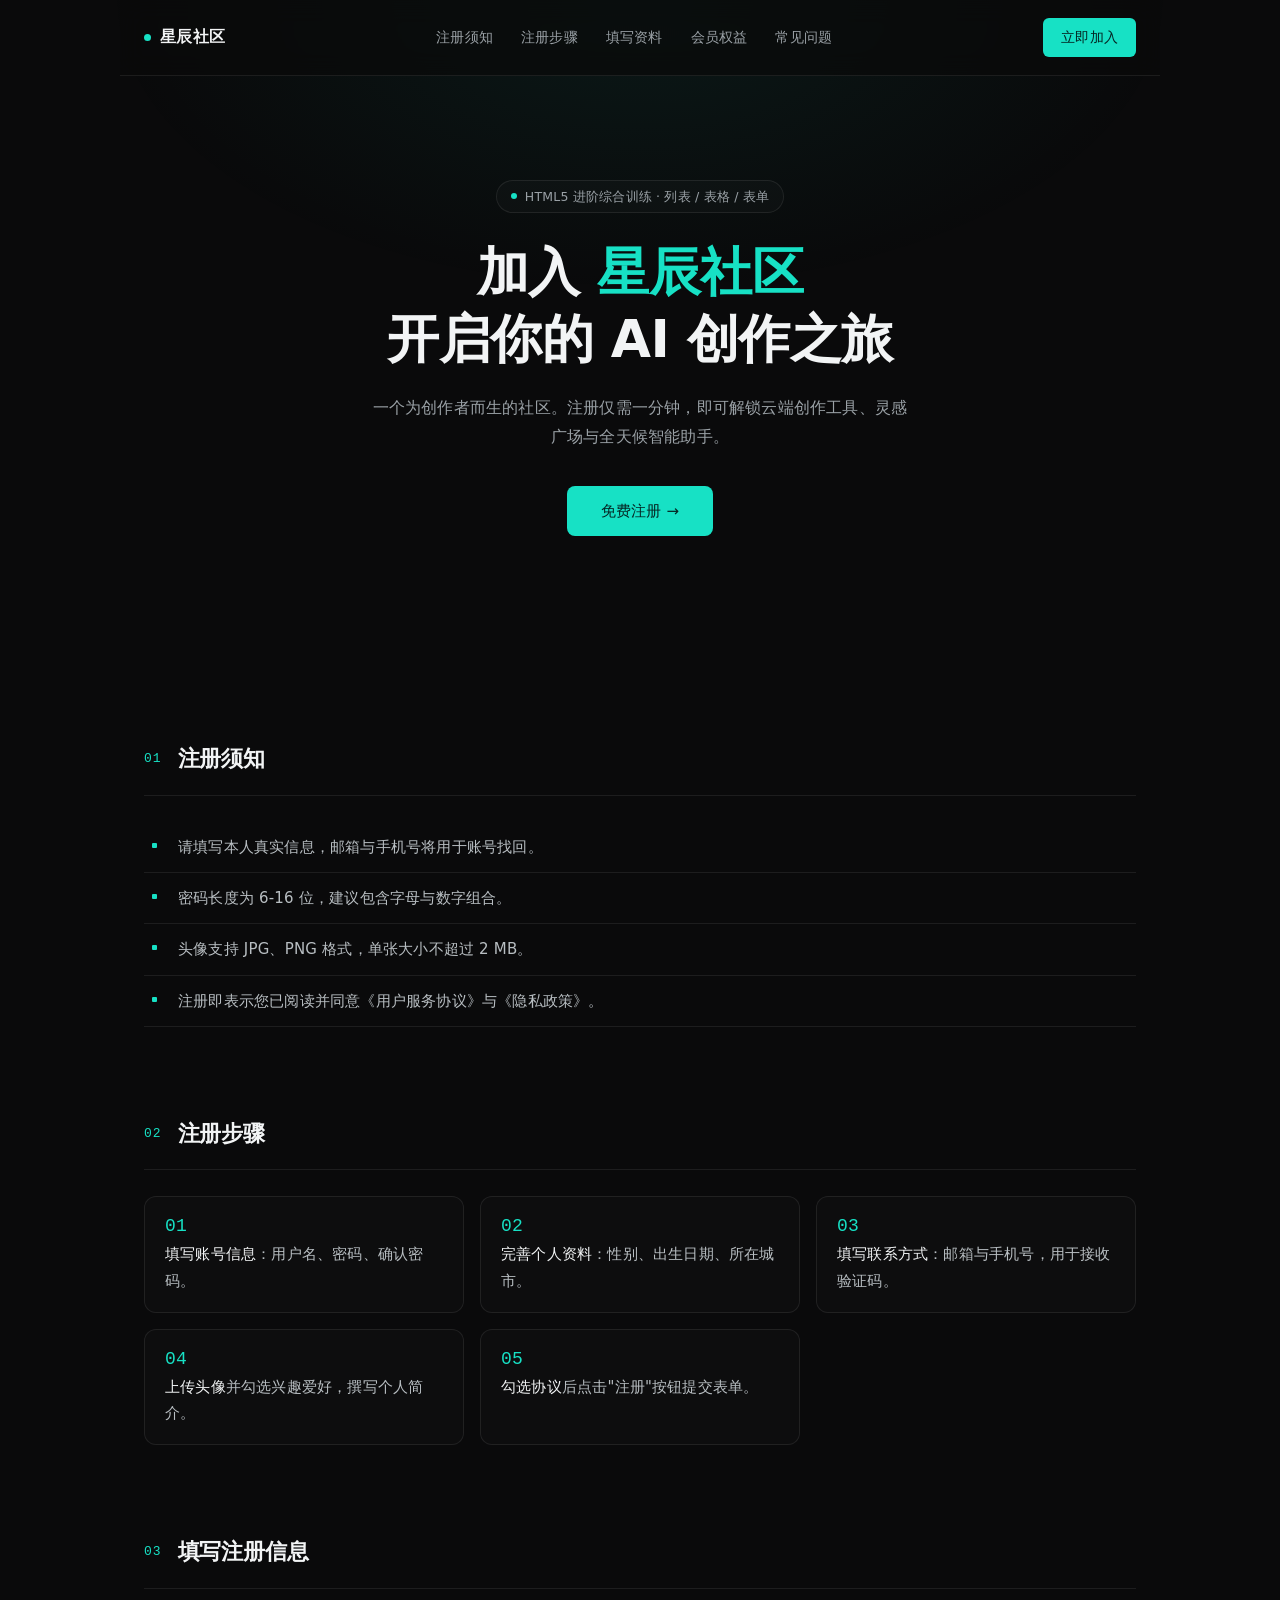
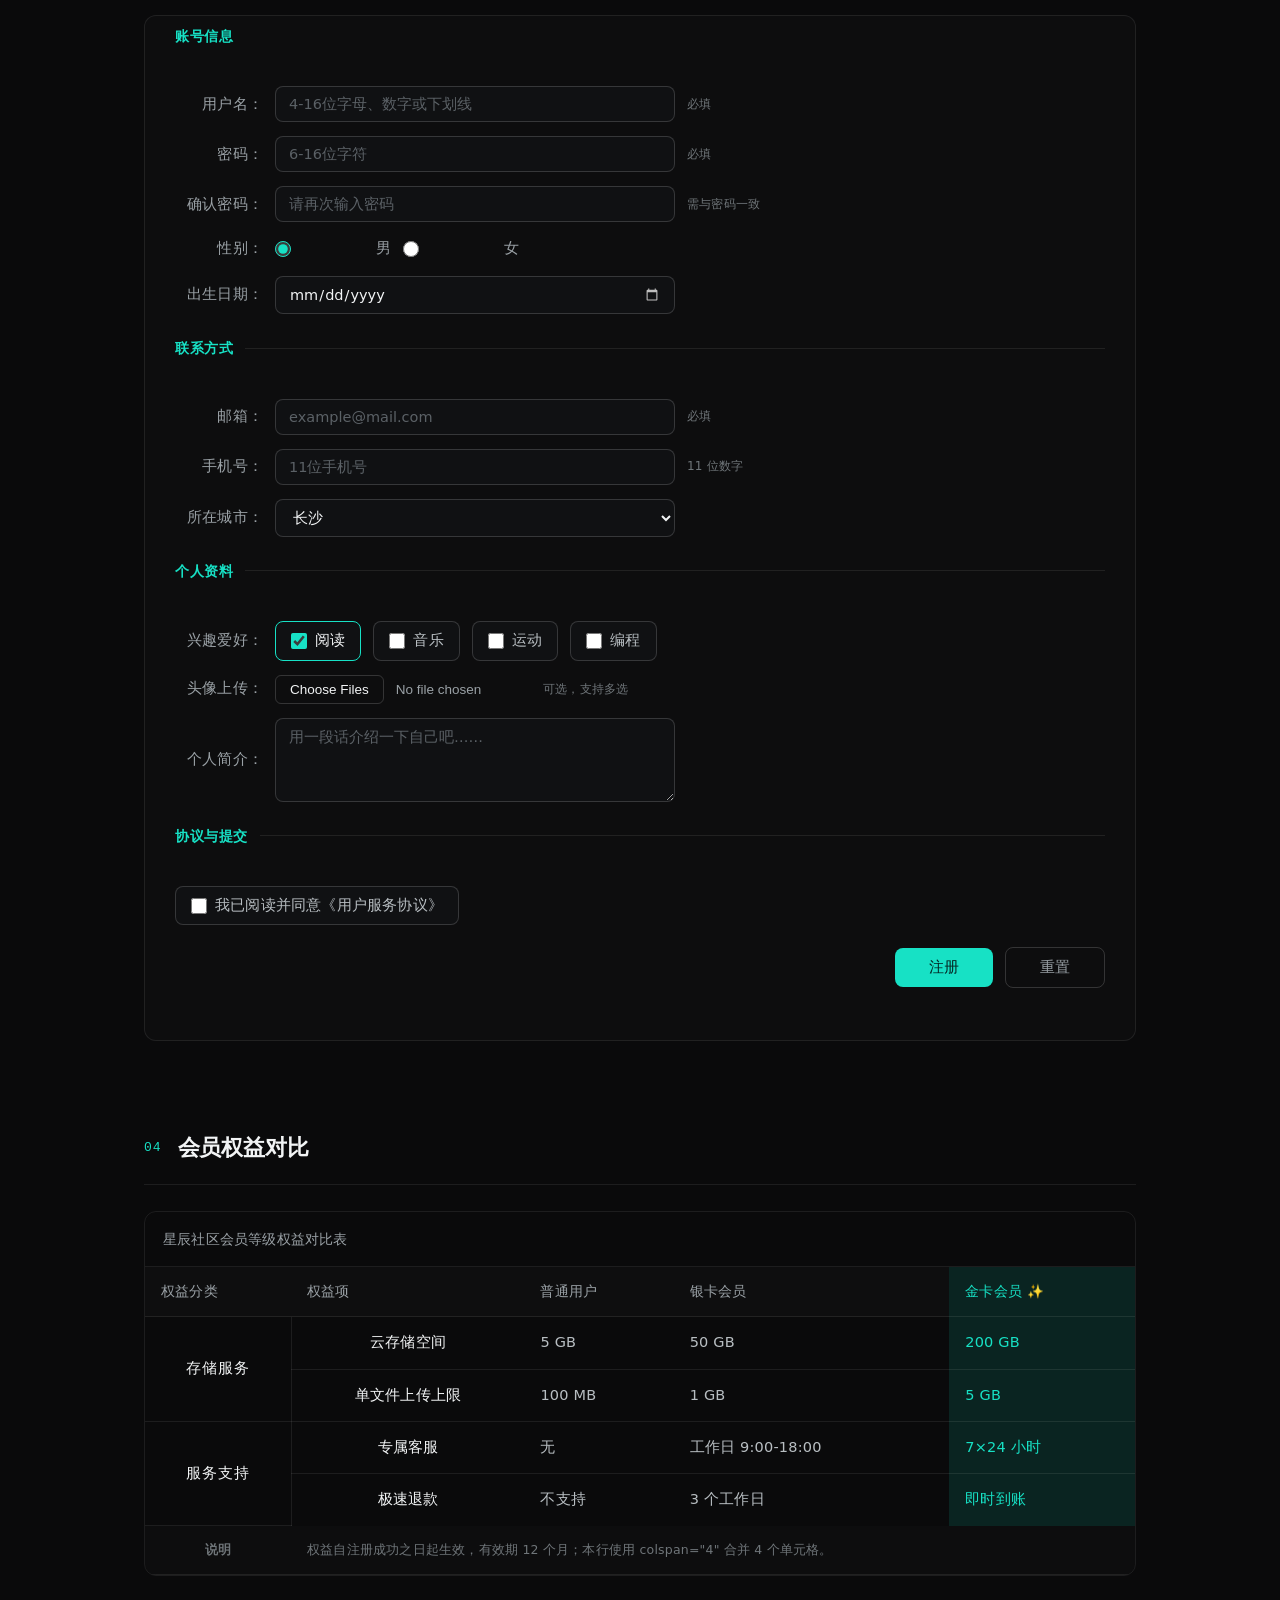
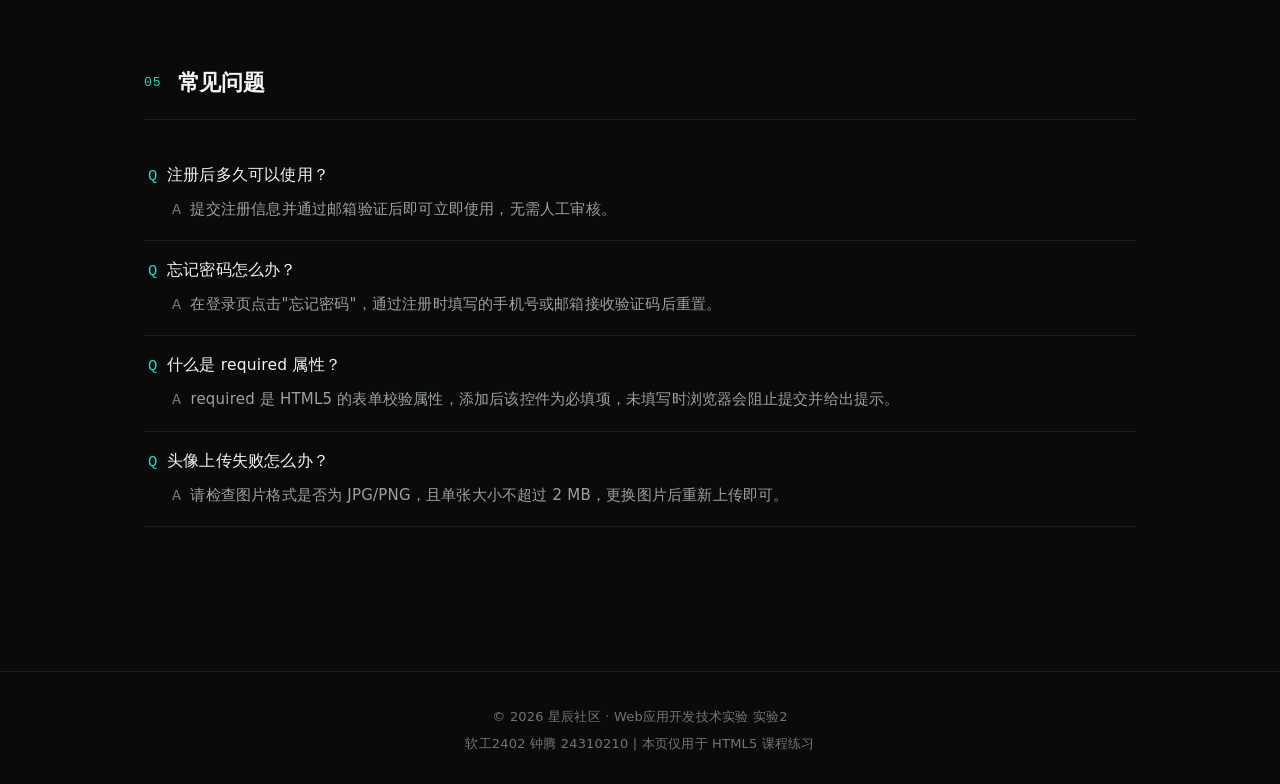
==== commit cb1c92d5: "实验2界面二次改版：极简黑+青配色（参考trae.cn），大量留白、细边框、单强调色" ====
--- a/实验2-注册表单/index.html
+++ b/实验2-注册表单/index.html
@@ -11,7 +11,7 @@
   <!-- （1）页面整体结构：全部使用语义化标签 -->
   <header class="hero">
     <nav class="topbar">
-      <span class="logo">✦ 星辰社区</span>
+      <span class="logo">星辰社区</span>
       <ul class="nav-links">
         <li><a href="#notice">注册须知</a></li>
         <li><a href="#steps">注册步骤</a></li>
@@ -25,7 +25,7 @@
     <div class="hero-body">
       <p class="hero-badge">HTML5 进阶综合训练 · 列表 / 表格 / 表单</p>
       <h1>加入 <span class="grad">星辰社区</span><br>开启你的 AI 创作之旅</h1>
-      <p class="hero-sub">一个为创作者而生的新一代社区。注册仅需 1 分钟，<br>即可解锁云端算力、灵感广场与 7×24 小时创作助手。</p>
+      <p class="hero-sub">一个为创作者而生的社区。注册仅需一分钟，即可解锁云端创作工具、灵感广场与全天候智能助手。</p>
       <a class="hero-btn" href="#register">免费注册 →</a>
     </div>
   </header>
@@ -284,7 +284,7 @@
       console.log("用户名：" + data.username + "，手机号：" + data.phone);
 
       // 同时把数据回显到页面上，方便查看与截图
-      result.innerHTML = "<h3>🎉 注册成功！收集到的数据如下：</h3><pre>" +
+      result.innerHTML = "<h3>注册成功，已收集到的数据如下：</h3><pre>" +
         JSON.stringify(data, null, 2) +
         "</pre><p>请按 F12 打开 DevTools，在 Console 面板中查看同样的输出结果。</p>";
       result.classList.add("show");
--- a/实验2-注册表单/style.css
+++ b/实验2-注册表单/style.css
@@ -1,6 +1,7 @@
 /* ============================================================
-   实验2：用户注册页面样式表（新版 · AI 产品官网风格）
-   设计语言：深色底 + 极光渐变 + 玻璃拟态（Glassmorphism）
+   实验2：用户注册页面样式表（v3）
+   设计语言：极简 · 黑 + 青（参考 trae.cn 官网风格）
+   规则：单一强调色、大量留白、细边框、克制的动效
    ============================================================ */
 
 /* ---------- 基础重置与全局 ---------- */
@@ -11,18 +12,16 @@
 }
 
 :root {
-  --bg: #0b0d16;
-  --surface: rgba(255, 255, 255, 0.04);
-  --surface-strong: rgba(255, 255, 255, 0.07);
-  --border: rgba(255, 255, 255, 0.09);
-  --text: #e8eaf2;
-  --text-dim: #9aa1b5;
-  --accent-a: #7c5cff;   /* 星紫 */
-  --accent-b: #22d3ee;   /* 极光青 */
-  --accent-c: #f472b6;   /* 霓虹粉 */
-  --grad: linear-gradient(100deg, var(--accent-a), var(--accent-b));
-  --radius: 16px;
-  --glow: 0 0 40px rgba(124, 92, 255, 0.35);
+  --bg: #0a0a0b;                 /* 主背景（近黑） */
+  --bg-soft: #101113;            /* 次级背景（卡片） */
+  --line: rgba(255, 255, 255, 0.08);
+  --line-strong: rgba(255, 255, 255, 0.16);
+  --text: #f2f4f5;
+  --text-dim: #9aa1a6;
+  --cyan: #17e1c5;               /* 主强调色：青 */
+  --cyan-dim: rgba(23, 225, 197, 0.12);
+  --radius: 12px;
+  --max: 1040px;
 }
 
 html {
@@ -30,59 +29,33 @@
 }
 
 body {
-  font-family: "Microsoft YaHei", "PingFang SC", "Segoe UI", system-ui, sans-serif;
+  font-family: "PingFang SC", "Microsoft YaHei", "Segoe UI", system-ui, -apple-system, sans-serif;
   font-size: 15px;
-  line-height: 1.8;
+  line-height: 1.75;
   color: var(--text);
   background-color: var(--bg);
+  letter-spacing: 0.2px;
   overflow-x: hidden;
 }
 
-/* ---------- 极光背景层（纯 CSS，无额外标签） ---------- */
-body::before,
-body::after {
+/* 顶部极轻微的青色光晕（极简：只有一个光源，不用多色渐变） */
+body::before {
   content: "";
   position: fixed;
+  inset: 0 0 auto 0;
+  height: 420px;
   z-index: -1;
-  border-radius: 50%;
-  filter: blur(90px);
-  opacity: 0.5;
+  background: radial-gradient(60% 100% at 50% 0%, rgba(23, 225, 197, 0.07) 0%, transparent 70%);
   pointer-events: none;
 }
 
-/* 紫色光晕：左上 */
-body::before {
-  width: 560px;
-  height: 560px;
-  top: -160px;
-  left: -120px;
-  background: radial-gradient(circle, #6d4aff 0%, transparent 70%);
-  animation: drift 18s ease-in-out infinite alternate;
-}
-
-/* 青色光晕：右下 */
-body::after {
-  width: 620px;
-  height: 620px;
-  bottom: -220px;
-  right: -160px;
-  background: radial-gradient(circle, #0ea5c9 0%, transparent 70%);
-  animation: drift 22s ease-in-out infinite alternate-reverse;
-}
-
-@keyframes drift {
-  from { transform: translate(0, 0) scale(1); }
-  to   { transform: translate(80px, 50px) scale(1.15); }
-}
-
-/* ---------- 通用细节 ---------- */
 ::selection {
-  background: rgba(124, 92, 255, 0.45);
+  background: rgba(23, 225, 197, 0.28);
   color: #ffffff;
 }
 
 ::-webkit-scrollbar {
-  width: 10px;
+  width: 8px;
 }
 
 ::-webkit-scrollbar-track {
@@ -90,179 +63,179 @@
 }
 
 ::-webkit-scrollbar-thumb {
-  background: rgba(255, 255, 255, 0.14);
-  border-radius: 5px;
+  background: rgba(255, 255, 255, 0.12);
+  border-radius: 4px;
 }
 
 ::-webkit-scrollbar-thumb:hover {
-  background: rgba(124, 92, 255, 0.6);
-}
-
-/* ============================================================
-   头部：顶栏导航 + Hero 主视觉
-   ============================================================ */
-header.hero {
-  position: relative;
-  text-align: center;
-  padding: 0 24px 110px;
-}
-
-/* 头部底部的极光渐变带 */
-header.hero::before {
-  content: "";
-  position: absolute;
-  left: 50%;
-  bottom: 0;
-  transform: translateX(-50%);
-  width: min(880px, 90%);
-  height: 1px;
-  background: linear-gradient(90deg, transparent, rgba(124, 92, 255, 0.7), rgba(34, 211, 238, 0.7), transparent);
-}
-
-/* 顶栏 */
+  background: rgba(23, 225, 197, 0.4);
+}
+
+/* ============================================================
+   顶部导航
+   ============================================================ */
 nav.topbar {
   position: sticky;
-  top: 12px;
+  top: 0;
   z-index: 100;
   display: flex;
   align-items: center;
   justify-content: space-between;
-  gap: 18px;
-  max-width: 1080px;
-  margin: 16px auto 0;
-  padding: 10px 20px;
-  border-radius: 999px;
-  background: rgba(13, 15, 26, 0.65);
-  border: 1px solid var(--border);
-  backdrop-filter: blur(18px);
-  -webkit-backdrop-filter: blur(18px);
+  gap: 24px;
+  max-width: var(--max);
+  margin: 0 auto;
+  padding: 18px 24px;
+  background: rgba(10, 10, 11, 0.72);
+  backdrop-filter: blur(12px);
+  -webkit-backdrop-filter: blur(12px);
+  border-bottom: 1px solid var(--line);
 }
 
 nav.topbar .logo {
-  font-size: 17px;
-  font-weight: 700;
-  letter-spacing: 0.5px;
-  background: var(--grad);
-  -webkit-background-clip: text;
-  background-clip: text;
-  color: transparent;
+  font-size: 15.5px;
+  font-weight: 600;
+  color: var(--text);
+  letter-spacing: 0.3px;
   white-space: nowrap;
+}
+
+/* 品牌标记：一个青色小点，替代花哨图形 */
+nav.topbar .logo::before {
+  content: "";
+  display: inline-block;
+  width: 7px;
+  height: 7px;
+  margin-right: 9px;
+  border-radius: 50%;
+  background: var(--cyan);
+  vertical-align: middle;
 }
 
 nav.topbar ul {
   display: flex;
-  gap: 4px;
+  gap: 28px;
   list-style: none;
   flex-wrap: wrap;
 }
 
 nav.topbar ul a {
-  display: inline-block;
-  padding: 6px 13px;
-  border-radius: 999px;
   color: var(--text-dim);
   text-decoration: none;
-  font-size: 13.5px;
-  transition: color 0.25s, background 0.25s;
+  font-size: 14px;
+  transition: color 0.2s;
 }
 
 nav.topbar ul a:hover {
-  color: #ffffff;
-  background: rgba(255, 255, 255, 0.08);
+  color: var(--text);
 }
 
 nav.topbar .nav-cta {
   padding: 7px 18px;
+  border-radius: 6px;
+  font-size: 14px;
+  text-decoration: none;
+  color: #052623;
+  background: var(--cyan);
+  font-weight: 500;
+  transition: background 0.2s, opacity 0.2s;
+  white-space: nowrap;
+}
+
+nav.topbar .nav-cta:hover {
+  background: #3feccf;
+}
+
+/* ============================================================
+   Hero
+   ============================================================ */
+header.hero {
+  padding: 0 24px 96px;
+}
+
+.hero-body {
+  max-width: 760px;
+  margin: 0 auto;
+  padding-top: 104px;
+  text-align: center;
+}
+
+.hero-badge {
+  display: inline-flex;
+  align-items: center;
+  gap: 8px;
+  padding: 5px 14px;
+  margin-bottom: 26px;
+  border: 1px solid var(--line);
   border-radius: 999px;
-  font-size: 13.5px;
-  text-decoration: none;
-  color: #fff;
-  background: var(--grad);
-  box-shadow: 0 4px 18px rgba(124, 92, 255, 0.4);
-  transition: transform 0.25s, box-shadow 0.25s;
-  white-space: nowrap;
-}
-
-nav.topbar .nav-cta:hover {
-  transform: translateY(-1px);
-  box-shadow: 0 6px 26px rgba(124, 92, 255, 0.6);
-}
-
-/* Hero 主体 */
-.hero-body {
-  max-width: 820px;
-  margin: 96px auto 0;
-}
-
-.hero-badge {
-  display: inline-block;
-  padding: 6px 16px;
-  border-radius: 999px;
-  font-size: 13px;
-  color: #c9b8ff;
-  background: rgba(124, 92, 255, 0.12);
-  border: 1px solid rgba(124, 92, 255, 0.35);
-  margin-bottom: 26px;
+  font-size: 12.5px;
+  color: var(--text-dim);
+  background: rgba(255, 255, 255, 0.02);
+}
+
+.hero-badge::before {
+  content: "";
+  width: 6px;
+  height: 6px;
+  border-radius: 50%;
+  background: var(--cyan);
 }
 
 header.hero h1 {
-  font-size: clamp(34px, 6vw, 58px);
-  line-height: 1.25;
-  font-weight: 800;
-  letter-spacing: 1px;
-}
-
-/* 渐变文字 */
+  font-size: clamp(32px, 5.4vw, 52px);
+  font-weight: 650;
+  line-height: 1.28;
+  letter-spacing: -0.5px;
+}
+
+/* 青色强调文字 */
 .grad {
-  background: linear-gradient(95deg, #a78bfa 0%, #22d3ee 55%, #f472b6 100%);
-  -webkit-background-clip: text;
-  background-clip: text;
-  color: transparent;
+  color: var(--cyan);
 }
 
 .hero-sub {
-  margin-top: 22px;
-  font-size: 16.5px;
-  color: var(--text-dim);
+  margin: 22px auto 0;
+  max-width: 540px;
+  font-size: 16px;
+  color: var(--text-dim);
+  line-height: 1.8;
 }
 
 .hero-btn {
   display: inline-block;
   margin-top: 34px;
-  padding: 13px 44px;
-  border-radius: 999px;
-  font-size: 16px;
-  font-weight: 600;
-  color: #fff;
+  padding: 12px 34px;
+  border-radius: 8px;
+  font-size: 15px;
+  font-weight: 500;
+  color: #052623;
   text-decoration: none;
-  background: var(--grad);
-  box-shadow: var(--glow);
-  transition: transform 0.25s, box-shadow 0.25s;
+  background: var(--cyan);
+  transition: background 0.2s, transform 0.2s;
 }
 
 .hero-btn:hover {
-  transform: translateY(-2px);
-  box-shadow: 0 0 60px rgba(124, 92, 255, 0.55);
+  background: #3feccf;
+  transform: translateY(-1px);
 }
 
 /* ============================================================
    主体布局
    ============================================================ */
 main {
-  max-width: 960px;
+  max-width: var(--max);
   margin: 0 auto;
-  padding: 30px 24px 40px;
+  padding: 20px 24px 40px;
 }
 
 section {
-  margin-top: 96px;
-}
-
-/* 滚动淡入动画（配合 JS IntersectionObserver） */
+  margin-top: 88px;
+}
+
+/* 滚动淡入（克制：只做轻微上浮 + 淡入） */
 section.reveal {
   opacity: 0;
-  transform: translateY(26px);
-  transition: opacity 0.7s ease, transform 0.7s ease;
+  transform: translateY(14px);
+  transition: opacity 0.6s ease, transform 0.6s ease;
 }
 
 section.reveal.in-view {
@@ -272,136 +245,126 @@
 
 @media (prefers-reduced-motion: reduce) {
   section.reveal { opacity: 1; transform: none; transition: none; }
-  body::before, body::after { animation: none; }
-}
-
-/* 章节标题 */
+}
+
+/* 章节标题：编号 + 短横线 */
 section h2 {
   display: flex;
-  align-items: baseline;
-  gap: 14px;
-  font-size: 26px;
-  font-weight: 700;
+  align-items: center;
+  gap: 16px;
+  font-size: 22px;
+  font-weight: 600;
+  letter-spacing: -0.2px;
   margin-bottom: 26px;
+  padding-bottom: 16px;
+  border-bottom: 1px solid var(--line);
 }
 
 section h2 small {
-  font-size: 15px;
-  font-weight: 700;
-  font-family: Consolas, monospace;
-  background: var(--grad);
-  -webkit-background-clip: text;
-  background-clip: text;
-  color: transparent;
-}
-
-/* ---------- 玻璃卡片通用类 ---------- */
-.glass-card {
-  background: var(--surface);
-  border: 1px solid var(--border);
-  border-radius: var(--radius);
-  backdrop-filter: blur(14px);
-  -webkit-backdrop-filter: blur(14px);
-}
-
-/* ---------- 列表一：无序列表 ---------- */
+  font-family: "SFMono-Regular", Consolas, monospace;
+  font-size: 13px;
+  font-weight: 500;
+  color: var(--cyan);
+  letter-spacing: 1px;
+}
+
+/* ============================================================
+   列表一：无序列表（注册须知）
+   ============================================================ */
 ul.glass-list {
   list-style: none;
 }
 
 ul.glass-list li {
   position: relative;
-  padding: 13px 18px 13px 46px;
-  margin-bottom: 12px;
-  border-radius: 12px;
-  background: var(--surface);
-  border: 1px solid var(--border);
-  color: #cdd2e0;
-  transition: border-color 0.25s, transform 0.25s;
+  padding: 12px 16px 12px 34px;
+  color: #b8bec2;
+  border-bottom: 1px solid var(--line);
+  transition: color 0.2s;
+}
+
+ul.glass-list li:hover {
+  color: var(--text);
 }
 
 ul.glass-list li::before {
-  content: "◆";
+  content: "";
   position: absolute;
-  left: 18px;
-  top: 13px;
-  font-size: 13px;
-  background: var(--grad);
-  -webkit-background-clip: text;
-  background-clip: text;
-  color: transparent;
-}
-
-ul.glass-list li:hover {
-  border-color: rgba(124, 92, 255, 0.55);
-  transform: translateX(4px);
-}
-
-/* ---------- 列表二：有序列表 ---------- */
+  left: 8px;
+  top: 21px;
+  width: 5px;
+  height: 5px;
+  border-radius: 1px;
+  background: var(--cyan);
+}
+
+/* ============================================================
+   列表二：有序列表（注册步骤）
+   ============================================================ */
 ol.glass-steps {
   list-style: none;
   counter-reset: step;
   display: grid;
-  grid-template-columns: repeat(auto-fit, minmax(280px, 1fr));
-  gap: 14px;
+  grid-template-columns: repeat(auto-fit, minmax(260px, 1fr));
+  gap: 16px;
 }
 
 ol.glass-steps li {
   counter-increment: step;
   position: relative;
-  padding: 40px 20px 16px;
-  border-radius: 14px;
-  background: var(--surface);
-  border: 1px solid var(--border);
-  color: #cdd2e0;
-  transition: transform 0.25s, border-color 0.25s;
+  padding: 44px 20px 18px;
+  border: 1px solid var(--line);
+  border-radius: var(--radius);
+  background: rgba(255, 255, 255, 0.015);
+  color: #b8bec2;
+  transition: border-color 0.2s, background 0.2s;
 }
 
 ol.glass-steps li::before {
   content: "0" counter(step);
   position: absolute;
-  top: 10px;
-  left: 18px;
-  font-family: Consolas, monospace;
-  font-size: 22px;
-  font-weight: 700;
-  background: linear-gradient(120deg, #a78bfa, #22d3ee);
-  -webkit-background-clip: text;
-  background-clip: text;
-  color: transparent;
+  top: 14px;
+  left: 20px;
+  font-family: "SFMono-Regular", Consolas, monospace;
+  font-size: 18px;
+  color: var(--cyan);
 }
 
 ol.glass-steps li:hover {
-  transform: translateY(-4px);
-  border-color: rgba(34, 211, 238, 0.5);
+  border-color: rgba(23, 225, 197, 0.35);
+  background: var(--cyan-dim);
 }
 
 ol.glass-steps strong {
   color: var(--text);
+  font-weight: 500;
 }
 
 /* ============================================================
    注册表单
    ============================================================ */
 form#register-form {
-  padding: 14px 28px 28px;
+  padding: 8px 30px 30px;
+  border: 1px solid var(--line);
+  border-radius: var(--radius);
+  background: rgba(255, 255, 255, 0.015);
 }
 
 fieldset {
   border: none;
-  padding: 26px 0 10px;
-  margin-bottom: 10px;
+  padding: 24px 0 8px;
 }
 
 fieldset + fieldset {
-  border-top: 1px dashed rgba(255, 255, 255, 0.1);
+  border-top: 1px solid var(--line);
 }
 
 legend {
-  padding: 0 14px 0 0;
-  font-size: 17px;
-  font-weight: 700;
-  color: #c9b8ff;
+  padding: 0 12px 0 0;
+  font-size: 14px;
+  font-weight: 600;
+  letter-spacing: 0.5px;
+  color: var(--cyan);
 }
 
 fieldset p {
@@ -409,7 +372,7 @@
   flex-wrap: wrap;
   align-items: center;
   gap: 12px;
-  margin: 16px 0;
+  margin: 14px 0;
 }
 
 label,
@@ -422,10 +385,7 @@
 
 .tip {
   font-size: 12px;
-  color: #6b7288;
-  border: 1px solid rgba(255, 255, 255, 0.12);
-  border-radius: 999px;
-  padding: 1px 10px;
+  color: #6f7579;
 }
 
 /* 输入控件 */
@@ -438,77 +398,72 @@
 textarea {
   flex: 1;
   min-width: 220px;
-  max-width: 420px;
-  padding: 10px 14px;
+  max-width: 400px;
+  padding: 9px 13px;
   font-size: 14.5px;
   color: var(--text);
-  background: rgba(255, 255, 255, 0.05);
-  border: 1px solid rgba(255, 255, 255, 0.14);
-  border-radius: 10px;
+  background: var(--bg-soft);
+  border: 1px solid var(--line-strong);
+  border-radius: 8px;
   outline: none;
-  transition: border-color 0.25s, box-shadow 0.25s, background 0.25s;
+  transition: border-color 0.2s, box-shadow 0.2s;
   font-family: inherit;
 }
 
 input::placeholder,
 textarea::placeholder {
-  color: #5d6478;
+  color: #5b6166;
 }
 
 input:focus,
 select:focus,
 textarea:focus {
-  border-color: var(--accent-a);
-  background: rgba(124, 92, 255, 0.07);
-  box-shadow: 0 0 0 3px rgba(124, 92, 255, 0.22);
-}
-
-/* 日期控件图标适配深色 */
+  border-color: var(--cyan);
+  box-shadow: 0 0 0 3px rgba(23, 225, 197, 0.14);
+}
+
 input[type="date"]::-webkit-calendar-picker-indicator {
-  filter: invert(0.8);
+  filter: invert(0.75);
   cursor: pointer;
 }
 
-/* 下拉框选项背景 */
 select option {
-  background: #14172a;
-  color: var(--text);
-}
-
-/* 单选/复选：用 accent-color 一行代码适配主题色 */
+  background: var(--bg-soft);
+  color: var(--text);
+}
+
 input[type="radio"],
 input[type="checkbox"] {
-  width: 17px;
-  height: 17px;
-  accent-color: var(--accent-a);
+  width: 16px;
+  height: 16px;
+  accent-color: var(--cyan);
   cursor: pointer;
 }
 
-/* label 包裹式的"胶囊"写法（兴趣爱好 / 协议） */
+/* 胶囊式 label（兴趣爱好 / 协议） */
 label.chip {
   min-width: 0;
   display: inline-flex;
   align-items: center;
-  gap: 7px;
-  padding: 7px 16px;
-  border-radius: 999px;
-  background: rgba(255, 255, 255, 0.05);
-  border: 1px solid rgba(255, 255, 255, 0.14);
-  color: #cdd2e0;
+  gap: 8px;
+  padding: 6px 15px;
+  border-radius: 8px;
+  border: 1px solid var(--line-strong);
+  background: var(--bg-soft);
+  color: #b8bec2;
   cursor: pointer;
-  transition: border-color 0.25s, background 0.25s;
+  transition: border-color 0.2s, color 0.2s;
   text-align: left;
 }
 
 label.chip:hover {
-  border-color: rgba(124, 92, 255, 0.6);
-  background: rgba(124, 92, 255, 0.1);
+  border-color: rgba(23, 225, 197, 0.45);
+  color: var(--text);
 }
 
 label.chip:has(input:checked) {
-  border-color: rgba(124, 92, 255, 0.85);
-  background: rgba(124, 92, 255, 0.16);
-  color: #ffffff;
+  border-color: var(--cyan);
+  color: var(--text);
 }
 
 /* 文件上传 */
@@ -519,92 +474,95 @@
 
 input[type="file"]::file-selector-button {
   margin-right: 12px;
-  padding: 7px 16px;
-  border: 1px solid rgba(124, 92, 255, 0.5);
-  border-radius: 999px;
-  background: rgba(124, 92, 255, 0.12);
-  color: #c9b8ff;
+  padding: 6px 14px;
+  border: 1px solid var(--line-strong);
+  border-radius: 6px;
+  background: transparent;
+  color: var(--text);
   cursor: pointer;
-  transition: background 0.25s;
+  transition: border-color 0.2s, color 0.2s;
   font-family: inherit;
 }
 
 input[type="file"]::file-selector-button:hover {
-  background: rgba(124, 92, 255, 0.3);
+  border-color: var(--cyan);
+  color: var(--cyan);
 }
 
 /* 按钮 */
 p.buttons {
   justify-content: flex-end;
-  gap: 14px;
-  padding-top: 6px;
+  gap: 12px;
+  padding-top: 8px;
 }
 
 button {
-  padding: 11px 42px;
-  font-size: 15px;
-  font-weight: 600;
-  border-radius: 10px;
+  padding: 10px 34px;
+  font-size: 14.5px;
+  font-weight: 500;
+  border-radius: 8px;
   border: none;
   cursor: pointer;
   font-family: inherit;
-  transition: transform 0.2s, box-shadow 0.2s, background 0.2s;
+  transition: background 0.2s, transform 0.2s, border-color 0.2s, color 0.2s;
 }
 
 button[type="submit"] {
-  color: #fff;
-  background: var(--grad);
-  box-shadow: 0 4px 22px rgba(124, 92, 255, 0.45);
+  color: #052623;
+  background: var(--cyan);
 }
 
 button[type="submit"]:hover {
-  transform: translateY(-2px);
-  box-shadow: 0 8px 34px rgba(124, 92, 255, 0.65);
+  background: #3feccf;
+  transform: translateY(-1px);
 }
 
 button[type="reset"] {
   color: var(--text-dim);
   background: transparent;
-  border: 1px solid rgba(255, 255, 255, 0.18);
+  border: 1px solid var(--line-strong);
 }
 
 button[type="reset"]:hover {
-  color: #fff;
-  border-color: rgba(255, 255, 255, 0.45);
-  background: rgba(255, 255, 255, 0.06);
+  color: var(--text);
+  border-color: var(--line-strong);
+  background: rgba(255, 255, 255, 0.04);
 }
 
 /* 提交结果回显区 */
 output#result {
   display: none;
-  margin-top: 20px;
-  padding: 20px 24px;
-  border-radius: 12px;
-  background: rgba(34, 211, 238, 0.06);
-  border: 1px solid rgba(34, 211, 238, 0.35);
+  margin-top: 22px;
+  padding: 18px 22px;
+  border-radius: var(--radius);
+  border: 1px solid rgba(23, 225, 197, 0.3);
+  background: var(--cyan-dim);
 }
 
 output#result.show {
   display: block;
-  animation: pop 0.45s ease;
-}
-
-@keyframes pop {
-  from { opacity: 0; transform: scale(0.96) translateY(8px); }
+  animation: fadeUp 0.4s ease;
+}
+
+@keyframes fadeUp {
+  from { opacity: 0; transform: translateY(6px); }
   to   { opacity: 1; transform: none; }
 }
 
 output#result h3 {
-  color: #67e8f9;
+  font-size: 15px;
+  font-weight: 600;
+  color: var(--cyan);
   margin-bottom: 10px;
 }
 
 output#result pre {
-  font-family: Consolas, "Courier New", monospace;
-  font-size: 13.5px;
-  line-height: 1.7;
-  color: #a5f3fc;
+  font-family: "SFMono-Regular", Consolas, monospace;
+  font-size: 13px;
+  line-height: 1.65;
+  color: #cfd4d6;
   background: rgba(0, 0, 0, 0.35);
+  border: 1px solid var(--line);
   border-radius: 8px;
   padding: 14px 16px;
   overflow-x: auto;
@@ -617,38 +575,38 @@
 }
 
 /* ============================================================
-   会员权益表格
+   表格：会员权益对比
    ============================================================ */
 .table-wrap {
+  border: 1px solid var(--line);
   border-radius: var(--radius);
-  padding: 1px;  /* 用渐变边框包裹 */
-  background: linear-gradient(140deg, rgba(124, 92, 255, 0.55), rgba(34, 211, 238, 0.25), rgba(244, 114, 182, 0.4));
+  overflow: hidden;
 }
 
 table {
   width: 100%;
   border-collapse: collapse;
-  background: #10121f;
-  border-radius: 15px;
-  overflow: hidden;
+  background: transparent;
   font-size: 14.5px;
 }
 
 caption {
   caption-side: top;
-  padding: 16px 0 14px;
-  font-size: 15px;
-  color: var(--text-dim);
-  background: #10121f;
+  padding: 16px 18px 14px;
+  font-size: 13.5px;
+  color: var(--text-dim);
+  text-align: left;
+  border-bottom: 1px solid var(--line);
 }
 
 thead th {
-  padding: 14px 16px;
+  padding: 13px 16px;
   text-align: left;
-  font-size: 14px;
-  color: #ffffff;
-  background: linear-gradient(100deg, rgba(124, 92, 255, 0.35), rgba(34, 211, 238, 0.22));
-  border-bottom: 1px solid rgba(255, 255, 255, 0.14);
+  font-size: 13.5px;
+  font-weight: 500;
+  color: var(--text-dim);
+  border-bottom: 1px solid var(--line);
+  background: rgba(255, 255, 255, 0.02);
 }
 
 tbody th,
@@ -656,21 +614,24 @@
 tfoot th,
 tfoot td {
   padding: 13px 16px;
-  border-bottom: 1px solid rgba(255, 255, 255, 0.07);
-  color: #cdd2e0;
+  border-bottom: 1px solid var(--line);
+  color: #b8bec2;
 }
 
 tbody th {
   color: var(--text);
-  font-weight: 600;
-}
-
-/* 行分组左侧标签（rowspan 单元格） */
+  font-weight: 500;
+}
+
 tbody th[scope="rowgroup"] {
-  background: rgba(124, 92, 255, 0.1);
-  color: #c9b8ff;
-  border-right: 1px solid rgba(124, 92, 255, 0.35);
-  letter-spacing: 2px;
+  color: var(--text);
+  border-right: 1px solid var(--line);
+  letter-spacing: 1px;
+}
+
+tbody tr:last-child th,
+tbody tr:last-child td {
+  border-bottom: none;
 }
 
 tbody tr {
@@ -678,70 +639,66 @@
 }
 
 tbody tr:hover {
-  background: rgba(124, 92, 255, 0.09);
+  background: rgba(255, 255, 255, 0.03);
 }
 
 /* 金卡高亮列 */
 td.hl,
 th.hl {
-  color: #fde68a;
-  background: rgba(244, 114, 182, 0.07);
+  color: var(--cyan);
+  background: var(--cyan-dim);
 }
 
 tfoot th,
 tfoot td {
   font-size: 12.5px;
-  color: #6b7288;
-  background: rgba(255, 255, 255, 0.02);
+  color: #6f7579;
+  background: rgba(255, 255, 255, 0.015);
 }
 
 /* ============================================================
    定义列表：常见问题
    ============================================================ */
 dl.glass-faq dt {
-  padding: 15px 20px 4px;
-  font-size: 16px;
-  font-weight: 600;
+  padding: 16px 4px 4px;
+  font-size: 15.5px;
+  font-weight: 500;
   color: var(--text);
 }
 
 dl.glass-faq dt::before {
   content: "Q ";
-  font-family: Consolas, monospace;
-  font-weight: 700;
-  background: var(--grad);
-  -webkit-background-clip: text;
-  background-clip: text;
-  color: transparent;
+  font-family: "SFMono-Regular", Consolas, monospace;
+  font-weight: 500;
+  color: var(--cyan);
 }
 
 dl.glass-faq dd {
-  padding: 2px 20px 16px 42px;
-  color: var(--text-dim);
-  border-bottom: 1px solid rgba(255, 255, 255, 0.06);
+  padding: 2px 4px 16px 28px;
+  color: var(--text-dim);
+  border-bottom: 1px solid var(--line);
 }
 
 dl.glass-faq dd::before {
   content: "A ";
-  font-family: Consolas, monospace;
-  color: var(--accent-b);
+  font-family: "SFMono-Regular", Consolas, monospace;
+  color: #6f7579;
 }
 
 /* ============================================================
    页脚
    ============================================================ */
 footer {
-  margin-top: 110px;
-  padding: 40px 24px 44px;
+  margin-top: 104px;
+  padding: 34px 24px 40px;
   text-align: center;
-  color: #6b7288;
-  font-size: 13.5px;
-  border-top: 1px solid rgba(255, 255, 255, 0.07);
-  background: linear-gradient(180deg, transparent, rgba(124, 92, 255, 0.06));
+  color: #6f7579;
+  font-size: 13px;
+  border-top: 1px solid var(--line);
 }
 
 footer p + p {
-  margin-top: 6px;
+  margin-top: 4px;
 }
 
 /* ============================================================
@@ -751,9 +708,10 @@
   nav.topbar {
     flex-wrap: wrap;
     justify-content: center;
-    border-radius: 20px;
+    gap: 12px;
   }
-  label, .field-label {
+  label,
+  .field-label {
     min-width: 100%;
     text-align: left;
   }
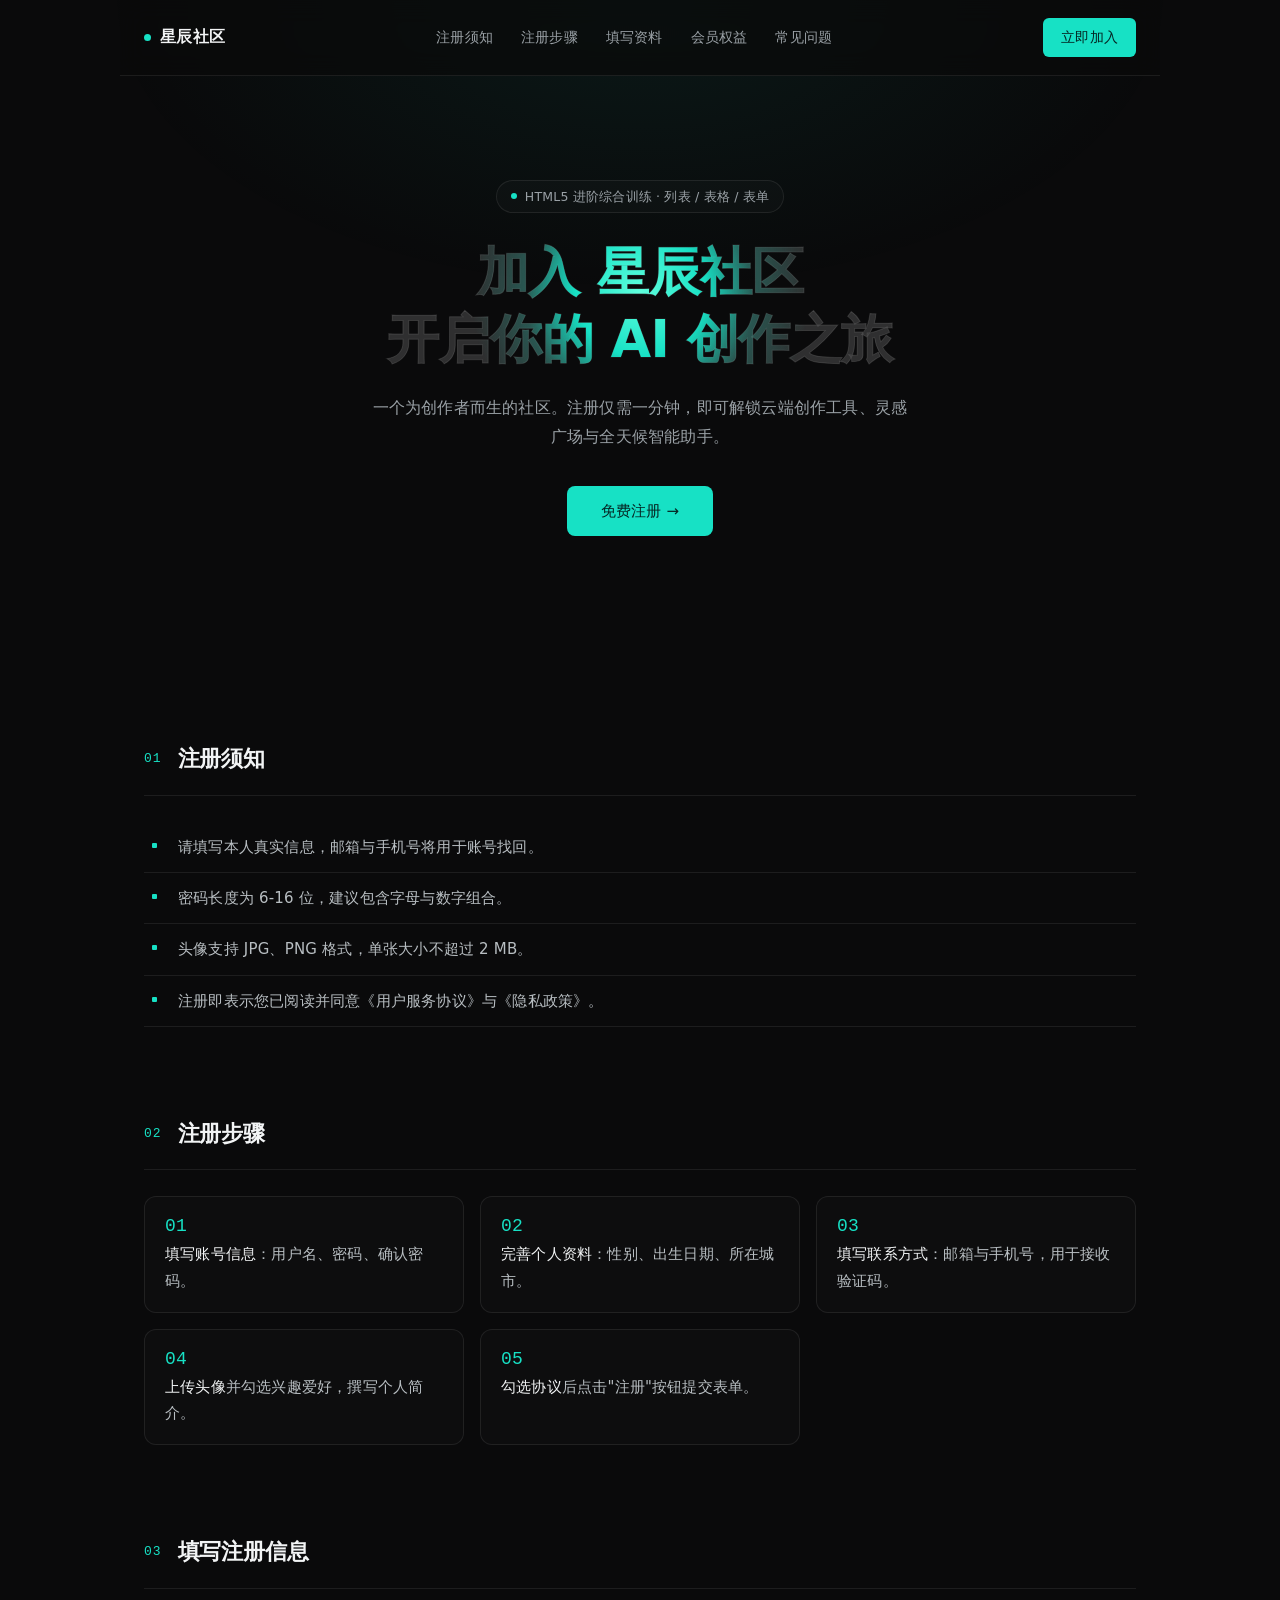
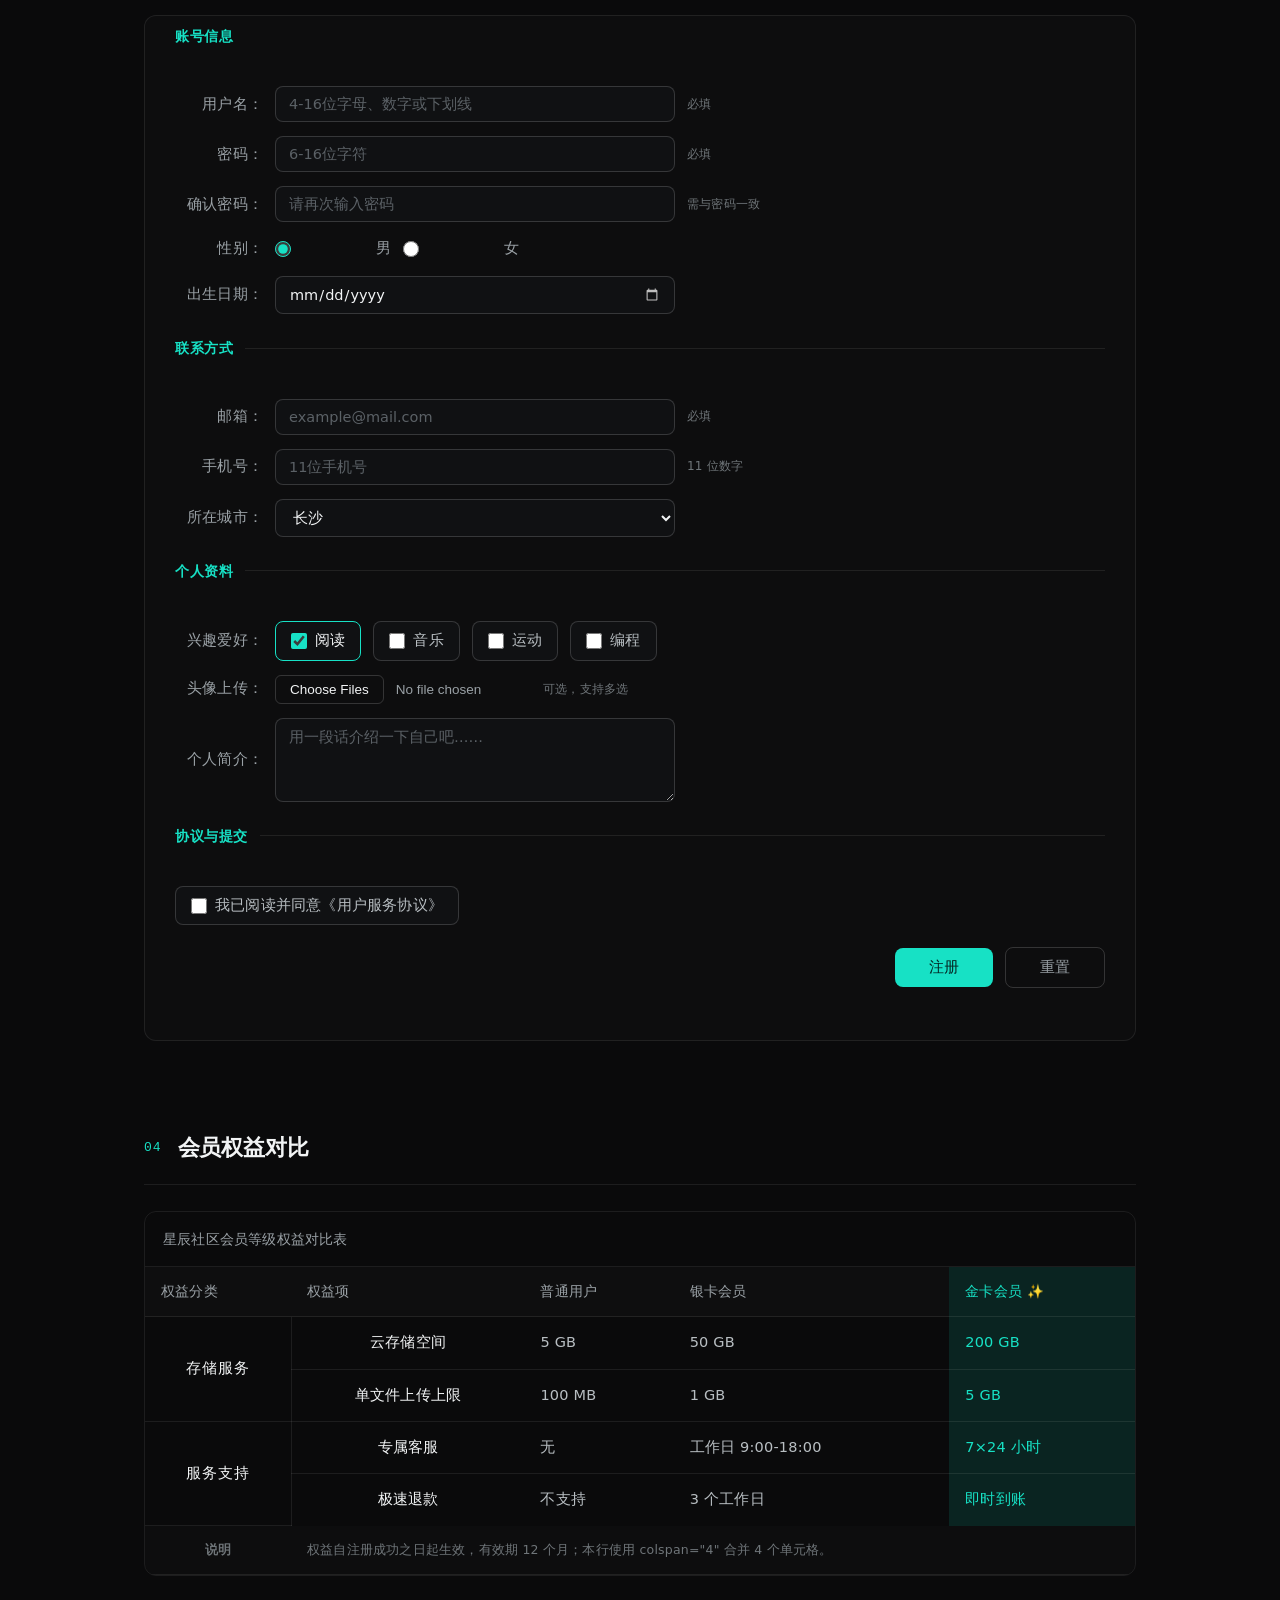
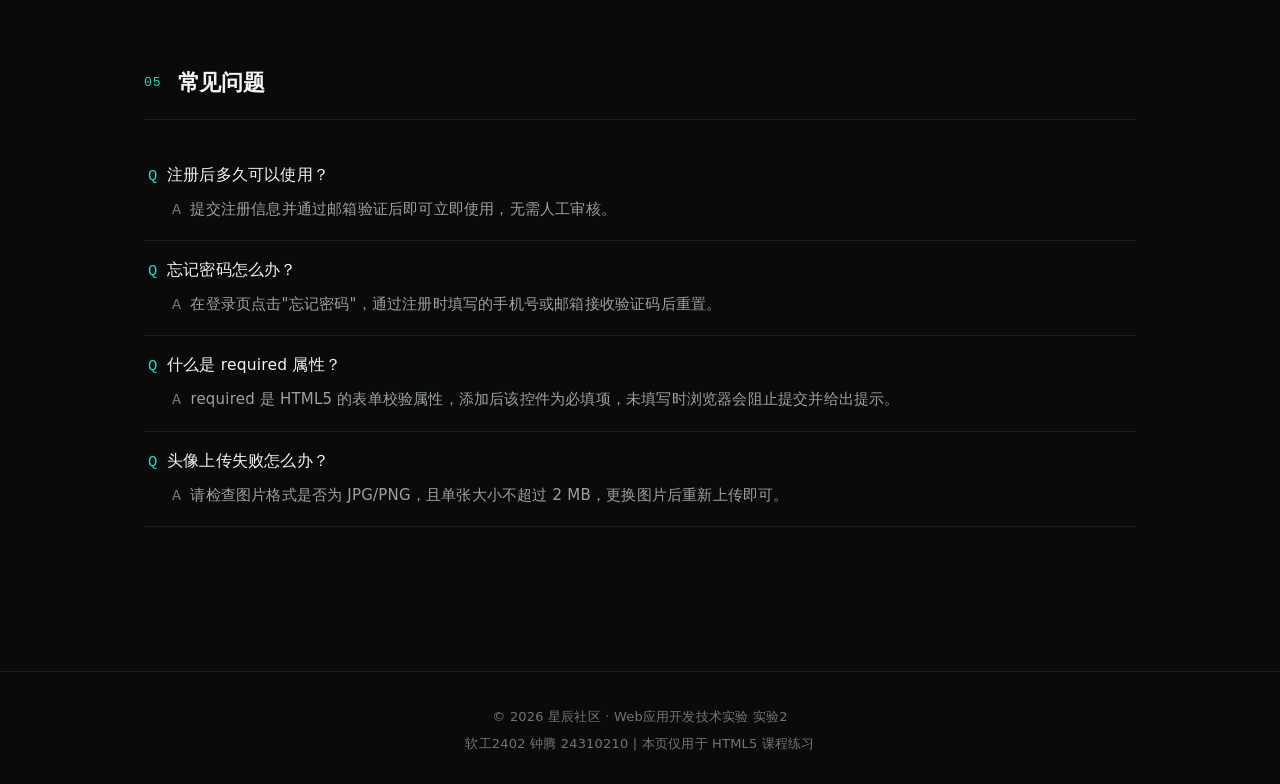
==== commit 2a2e1328: "实验2新增Hero标题聚光灯动效：青色光斑跟随鼠标移动（background-clip:text+径向遮罩+rAF惯性插值），触屏设备优雅降级" ====
--- a/实验2-注册表单/index.html
+++ b/实验2-注册表单/index.html
@@ -24,7 +24,10 @@
 
     <div class="hero-body">
       <p class="hero-badge">HTML5 进阶综合训练 · 列表 / 表格 / 表单</p>
-      <h1>加入 <span class="grad">星辰社区</span><br>开启你的 AI 创作之旅</h1>
+      <div class="hero-title" id="hero-title">
+        <h1 class="base">加入 <span class="grad">星辰社区</span><br>开启你的 AI 创作之旅</h1>
+        <h1 class="spot" aria-hidden="true">加入 <span>星辰社区</span><br>开启你的 AI 创作之旅</h1>
+      </div>
       <p class="hero-sub">一个为创作者而生的社区。注册仅需一分钟，即可解锁云端创作工具、灵感广场与全天候智能助手。</p>
       <a class="hero-btn" href="#register">免费注册 →</a>
     </div>
@@ -310,6 +313,43 @@
       sec.classList.add("reveal");
       observer.observe(sec);
     });
+
+    // Hero 标题"聚光灯"效果：鼠标位置决定青色高亮的中心，带惯性跟随
+    // 原理：底层文字为暗色，上层同一份文字用 background-clip:text 填充青色，
+    // 并用径向渐变遮罩，遮罩圆心即鼠标位置；rAF 插值让跟随有阻尼感
+    (function () {
+      if (window.matchMedia("(hover: none)").matches) return; // 触屏设备不启用
+      var wrap = document.getElementById("hero-title");
+      if (!wrap) return;
+      var target = { x: 50, y: 40 };   // 目标位置（百分比）
+      var cur = { x: 50, y: 40 };      // 当前位置（缓动用）
+      var raf = null;
+
+      function tick() {
+        cur.x += (target.x - cur.x) * 0.13;
+        cur.y += (target.y - cur.y) * 0.13;
+        wrap.style.setProperty("--mx", cur.x.toFixed(2) + "%");
+        wrap.style.setProperty("--my", cur.y.toFixed(2) + "%");
+        // 距离足够近时停止动画，节省性能
+        if (Math.abs(target.x - cur.x) > 0.05 || Math.abs(target.y - cur.y) > 0.05) {
+          raf = requestAnimationFrame(tick);
+        } else {
+          raf = null;
+        }
+      }
+      function kick() { if (!raf) raf = requestAnimationFrame(tick); }
+
+      var hero = document.querySelector("header.hero");
+      hero.addEventListener("mousemove", function (e) {
+        var r = wrap.getBoundingClientRect();
+        target.x = ((e.clientX - r.left) / r.width) * 100;
+        target.y = ((e.clientY - r.top) / r.height) * 100;
+        kick();
+      });
+      hero.addEventListener("mouseleave", function () {
+        target.x = 50; target.y = 40; kick();
+      });
+    })();
   </script>
 </body>
 </html>
--- a/实验2-注册表单/style.css
+++ b/实验2-注册表单/style.css
@@ -180,6 +180,18 @@
   background: var(--cyan);
 }
 
+/* Hero 标题：双层文字"聚光灯"
+   底层(.base)：暗色文字，平时呈现
+   上层(.spot)：同一份文字，青色填充，用径向渐变遮罩只露出鼠标附近的区域
+   遮罩圆心 --mx/--my 由 JS 随鼠标更新（带惯性插值） */
+.hero-title {
+  position: relative;
+  max-width: 780px;
+  margin: 0 auto;
+  --mx: 50%;
+  --my: 40%;
+}
+
 header.hero h1 {
   font-size: clamp(32px, 5.4vw, 52px);
   font-weight: 650;
@@ -187,7 +199,49 @@
   letter-spacing: -0.5px;
 }
 
-/* 青色强调文字 */
+/* 底层：暗灰文字 */
+.hero-title h1.base {
+  color: rgba(242, 244, 245, 0.16);
+  -webkit-text-stroke: 1px rgba(255, 255, 255, 0.12);
+}
+
+.hero-title h1.base .grad {
+  color: inherit;
+}
+
+/* 上层：青色聚光灯 */
+.hero-title h1.spot {
+  position: absolute;
+  inset: 0;
+  color: transparent;
+  background: radial-gradient(
+    170px circle at var(--mx) var(--my),
+    #5fffdd 0%,
+    var(--cyan) 38%,
+    rgba(23, 225, 197, 0.22) 68%,
+    transparent 100%
+  );
+  -webkit-background-clip: text;
+  background-clip: text;
+  pointer-events: none;
+  user-select: none;
+}
+
+/* 触屏 / 不支持 hover 的设备：退回普通样式 */
+@media (hover: none) {
+  .hero-title h1.base {
+    color: var(--text);
+    -webkit-text-stroke: 0;
+  }
+  .hero-title h1.base .grad {
+    color: var(--cyan);
+  }
+  .hero-title h1.spot {
+    display: none;
+  }
+}
+
+/* 渐变强调文字（非 hero 区域兜底用） */
 .grad {
   color: var(--cyan);
 }
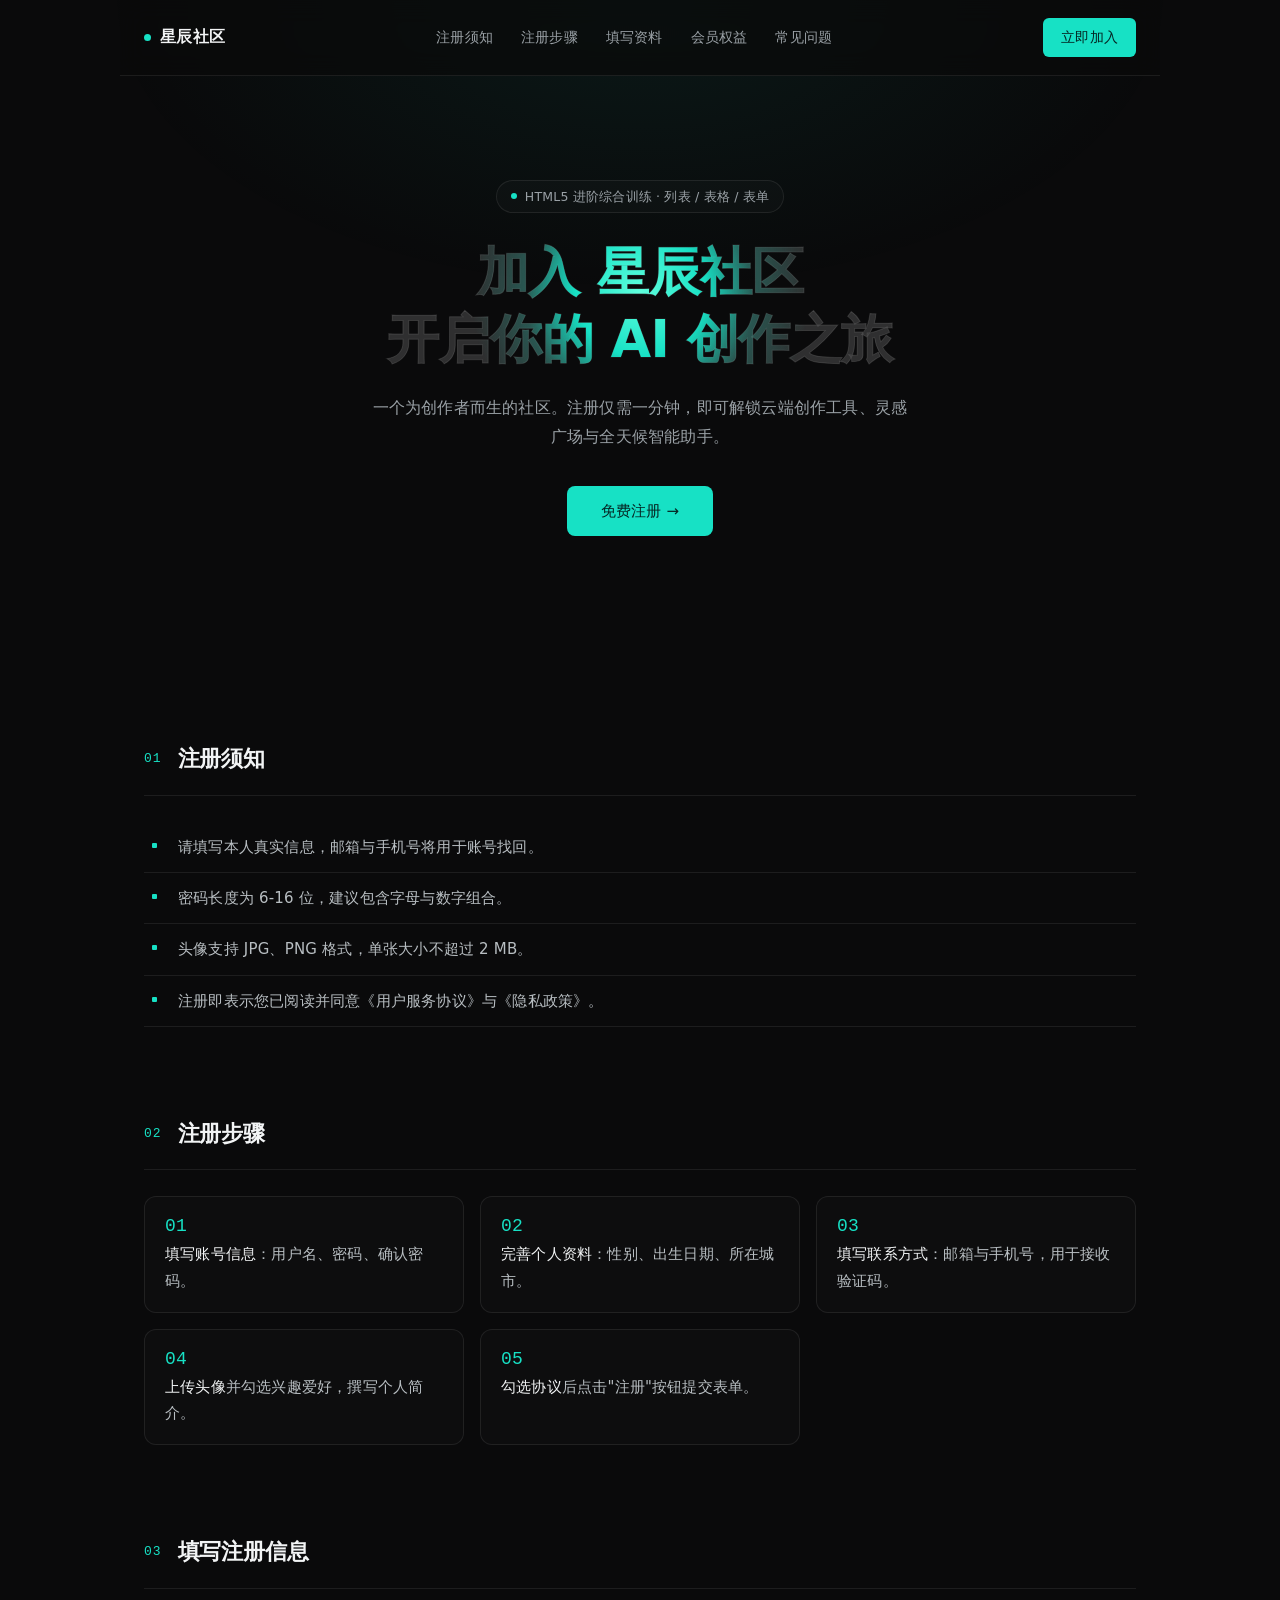
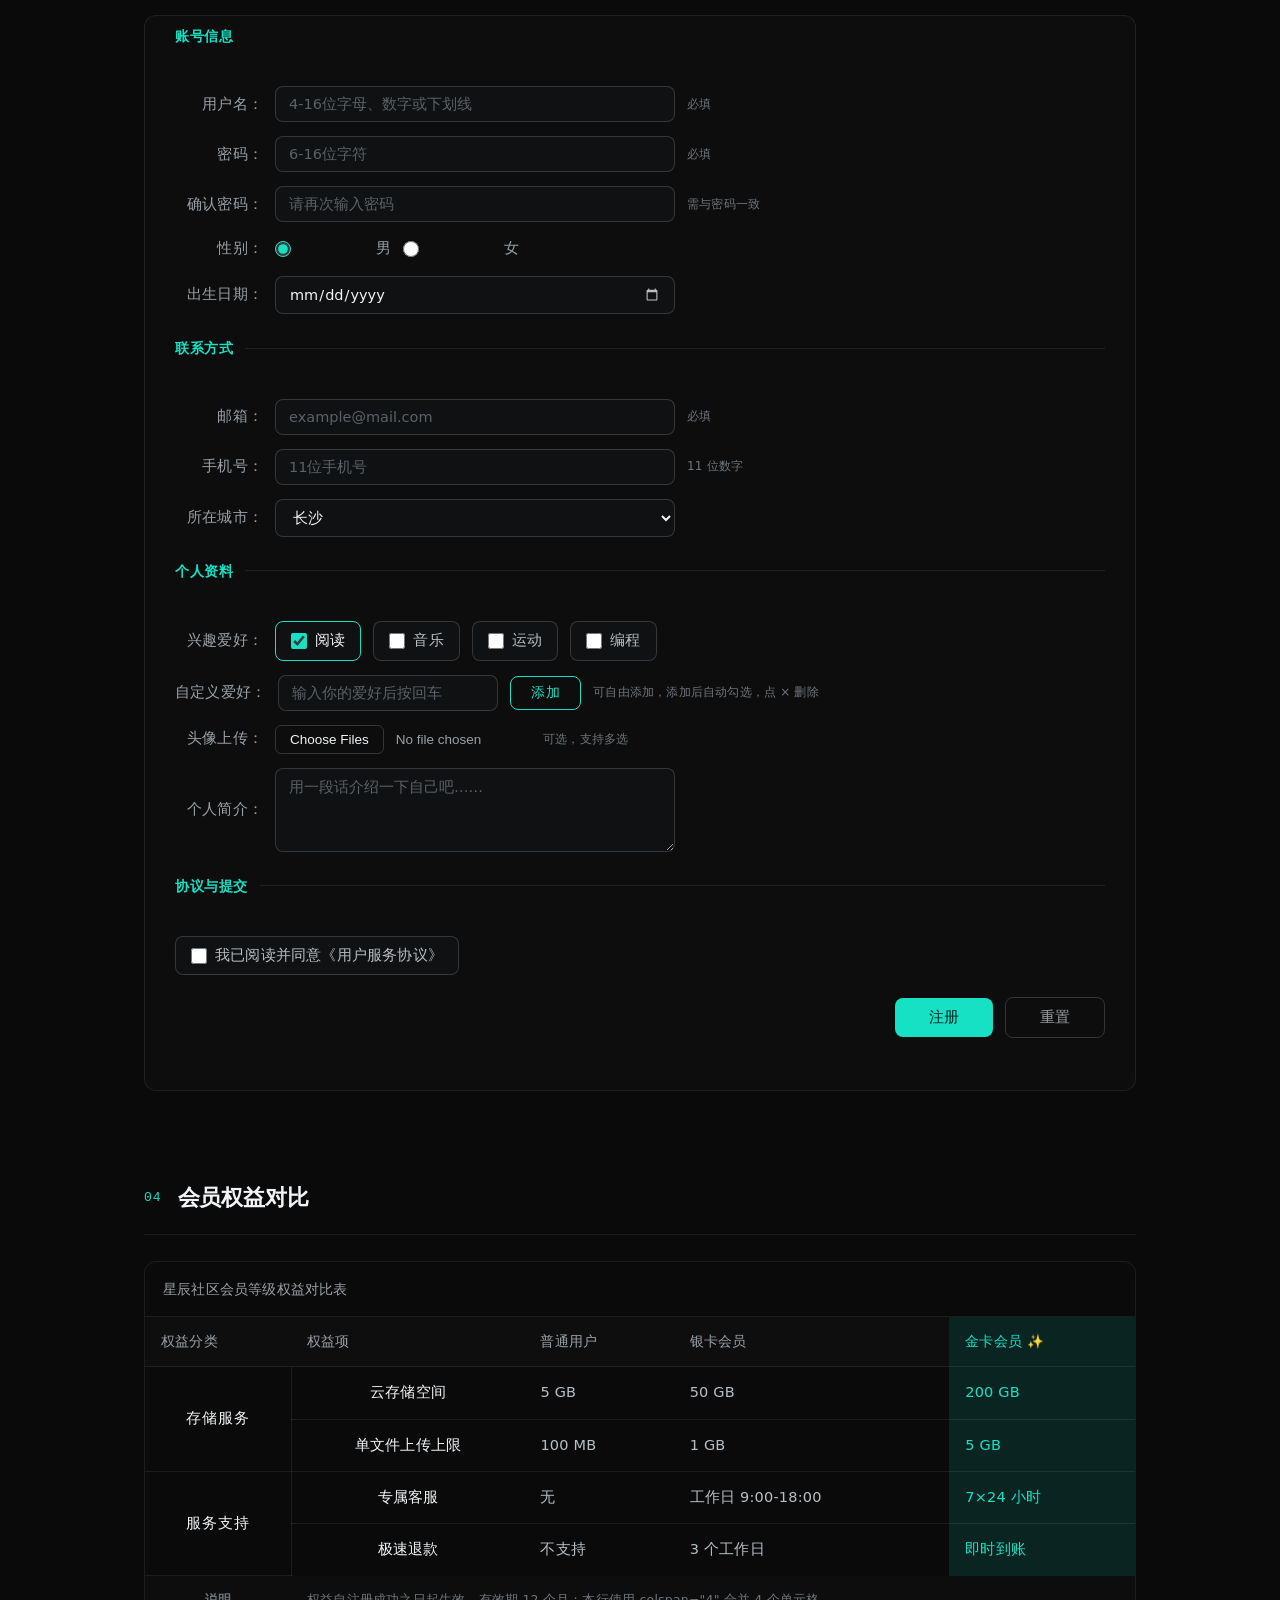
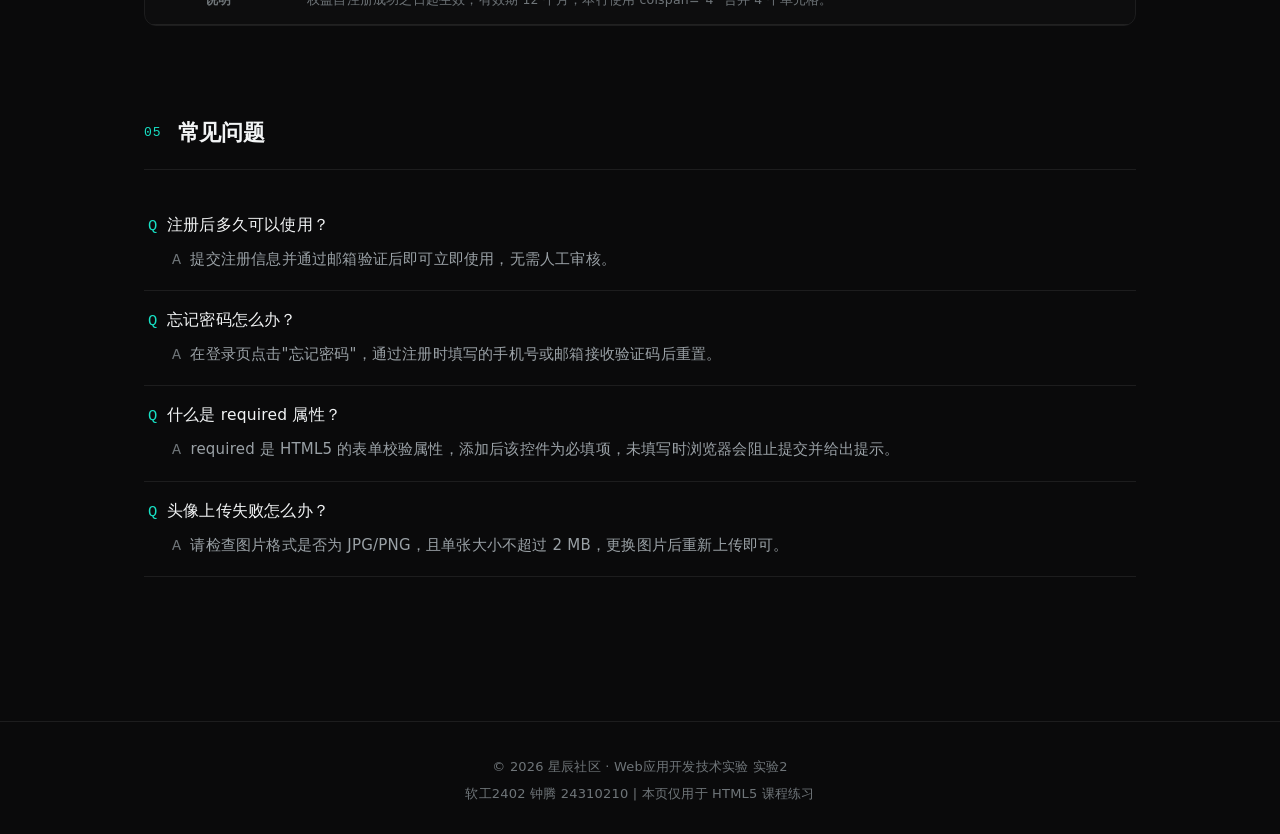
==== commit 0e51d98e: "实验2新增自定义兴趣爱好：输入后回车/点击添加动态生成复选框（去重、闪烁提示、可删除、重置清理）；截图改为视口/区域裁剪版式，避免报告整页空白" ====
--- a/实验2-注册表单/index.html
+++ b/实验2-注册表单/index.html
@@ -127,13 +127,22 @@
         <fieldset>
           <legend>个人资料</legend>
 
-          <!-- 复选框 + label 的包裹式用法 -->
-          <p>
+          <!-- 复选框 + label 的包裹式用法；自定义爱好的复选框由 JS 动态生成，name 同为 hobby -->
+          <p id="hobby-list">
             <span class="field-label">兴趣爱好：</span>
             <label class="chip"><input type="checkbox" name="hobby" value="reading" checked> 阅读</label>
             <label class="chip"><input type="checkbox" name="hobby" value="music"> 音乐</label>
             <label class="chip"><input type="checkbox" name="hobby" value="sports"> 运动</label>
             <label class="chip"><input type="checkbox" name="hobby" value="coding"> 编程</label>
+          </p>
+
+          <!-- 自定义兴趣爱好：label 的 for+id 用法 -->
+          <!-- 该输入框不设 name，因此不会进入 FormData，仅用于生成上面的复选框 -->
+          <p class="hobby-custom">
+            <label for="hobby-input">自定义爱好：</label>
+            <input type="text" id="hobby-input" maxlength="12" placeholder="输入你的爱好后按回车">
+            <button type="button" id="hobby-add">添加</button>
+            <span class="tip" id="hobby-tip">可自由添加，添加后自动勾选，点 × 删除</span>
           </p>
 
           <p>
@@ -293,10 +302,91 @@
       result.classList.add("show");
     });
 
-    // 重置时清空回显区
+    // 自定义兴趣爱好：动态生成 name="hobby" 的复选框，与预设选项一起被 FormData 收集
+    var hobbyList = document.getElementById("hobby-list");
+    var hobbyInput = document.getElementById("hobby-input");
+    var hobbyTip = document.getElementById("hobby-tip");
+
+    function showTip(msg, isWarn) {
+      hobbyTip.textContent = msg;
+      hobbyTip.style.color = isWarn ? "var(--cyan)" : "";
+      clearTimeout(showTip.timer);
+      showTip.timer = setTimeout(function () {
+        hobbyTip.textContent = "可自由添加，添加后自动勾选，点 × 删除";
+        hobbyTip.style.color = "";
+      }, 2500);
+    }
+
+    function addCustomHobby(rawText) {
+      var value = (rawText || "").trim().replace(/\s+/g, " ");
+      if (!value) {
+        showTip("请先输入爱好名称", true);
+        return;
+      }
+      // 去重：已存在同名选项则直接勾选，并闪烁提示
+      var existed = hobbyList.querySelectorAll('input[name="hobby"]');
+      for (var i = 0; i < existed.length; i++) {
+        if (existed[i].value === value) {
+          existed[i].checked = true;
+          var host = existed[i].parentNode;
+          host.classList.remove("flash");
+          void host.offsetWidth; // 强制重排，使动画可重复触发
+          host.classList.add("flash");
+          showTip("已有「" + value + "」，已为你勾选", true);
+          return;
+        }
+      }
+      // 生成新的复选框（label 包裹式写法）
+      var label = document.createElement("label");
+      label.className = "chip chip-custom";
+      var box = document.createElement("input");
+      box.type = "checkbox";
+      box.name = "hobby";
+      box.value = value;
+      box.checked = true;
+      label.appendChild(box);
+      label.appendChild(document.createTextNode(value));
+      var del = document.createElement("span");
+      del.className = "chip-del";
+      del.textContent = "×";
+      del.title = "删除该爱好";
+      // 阻止冒泡，避免点击删除时被 label 再次切换勾选状态
+      del.addEventListener("click", function (event) {
+        event.preventDefault();
+        event.stopPropagation();
+        label.parentNode.removeChild(label);
+        showTip("已删除「" + value + "」", true);
+      });
+      label.appendChild(del);
+      hobbyList.appendChild(label);
+      showTip("已添加「" + value + "」并自动勾选", false);
+    }
+
+    document.getElementById("hobby-add").addEventListener("click", function () {
+      addCustomHobby(hobbyInput.value);
+      hobbyInput.value = "";
+    });
+
+    hobbyInput.addEventListener("keydown", function (event) {
+      if (event.key === "Enter") {
+        event.preventDefault(); // 回车时添加爱好，而不是提交整个表单
+        addCustomHobby(hobbyInput.value);
+        hobbyInput.value = "";
+      }
+    });
+
+    // 重置时清空回显区与用户自定义的爱好
     form.addEventListener("reset", function () {
       result.innerHTML = "";
       result.classList.remove("show");
+      // 延时执行，确保在浏览器恢复默认勾选状态之后清理
+      setTimeout(function () {
+        var customs = hobbyList.querySelectorAll("label.chip-custom");
+        for (var i = 0; i < customs.length; i++) {
+          customs[i].parentNode.removeChild(customs[i]);
+        }
+        hobbyInput.value = "";
+      }, 0);
       console.log("表单已重置");
     });
 
--- a/实验2-注册表单/style.css
+++ b/实验2-注册表单/style.css
@@ -520,6 +520,78 @@
   color: var(--text);
 }
 
+/* 自定义兴趣爱好：输入框 + 添加按钮 */
+p.hobby-custom {
+  flex-wrap: wrap;
+}
+
+p.hobby-custom label {
+  flex: 0 0 auto;
+}
+
+#hobby-input {
+  flex: 0 0 auto;
+  width: 210px;
+}
+
+#hobby-add {
+  flex: 0 0 auto;
+  width: auto;
+  padding: 7px 20px;
+  border-radius: 8px;
+  border: 1px solid var(--cyan);
+  background: transparent;
+  color: var(--cyan);
+  font-size: 13.5px;
+  letter-spacing: 0.5px;
+  cursor: pointer;
+  transition: background 0.22s ease, color 0.22s ease;
+}
+
+#hobby-add:hover {
+  background: var(--cyan);
+  color: #04211d;
+}
+
+/* 动态生成的自定义爱好标签 */
+label.chip-custom {
+  padding-right: 10px;
+  animation: chip-in 0.25s ease;
+}
+
+.chip-del {
+  display: inline-flex;
+  align-items: center;
+  justify-content: center;
+  width: 17px;
+  height: 17px;
+  margin-left: 2px;
+  border-radius: 50%;
+  font-size: 14px;
+  line-height: 1;
+  color: var(--text-dim);
+  transition: background 0.18s ease, color 0.18s ease;
+}
+
+.chip-del:hover {
+  background: rgba(255, 255, 255, 0.1);
+  color: var(--text);
+}
+
+@keyframes chip-in {
+  from { opacity: 0; transform: translateY(4px) scale(0.96); }
+  to   { opacity: 1; transform: none; }
+}
+
+@keyframes chip-flash {
+  0%, 100% { box-shadow: 0 0 0 0 rgba(23, 225, 197, 0); }
+  35%      { box-shadow: 0 0 0 4px rgba(23, 225, 197, 0.28); }
+}
+
+label.chip.flash {
+  animation: chip-flash 0.6s ease;
+}
+
 /* 文件上传 */
 input[type="file"] {
   color: var(--text-dim);
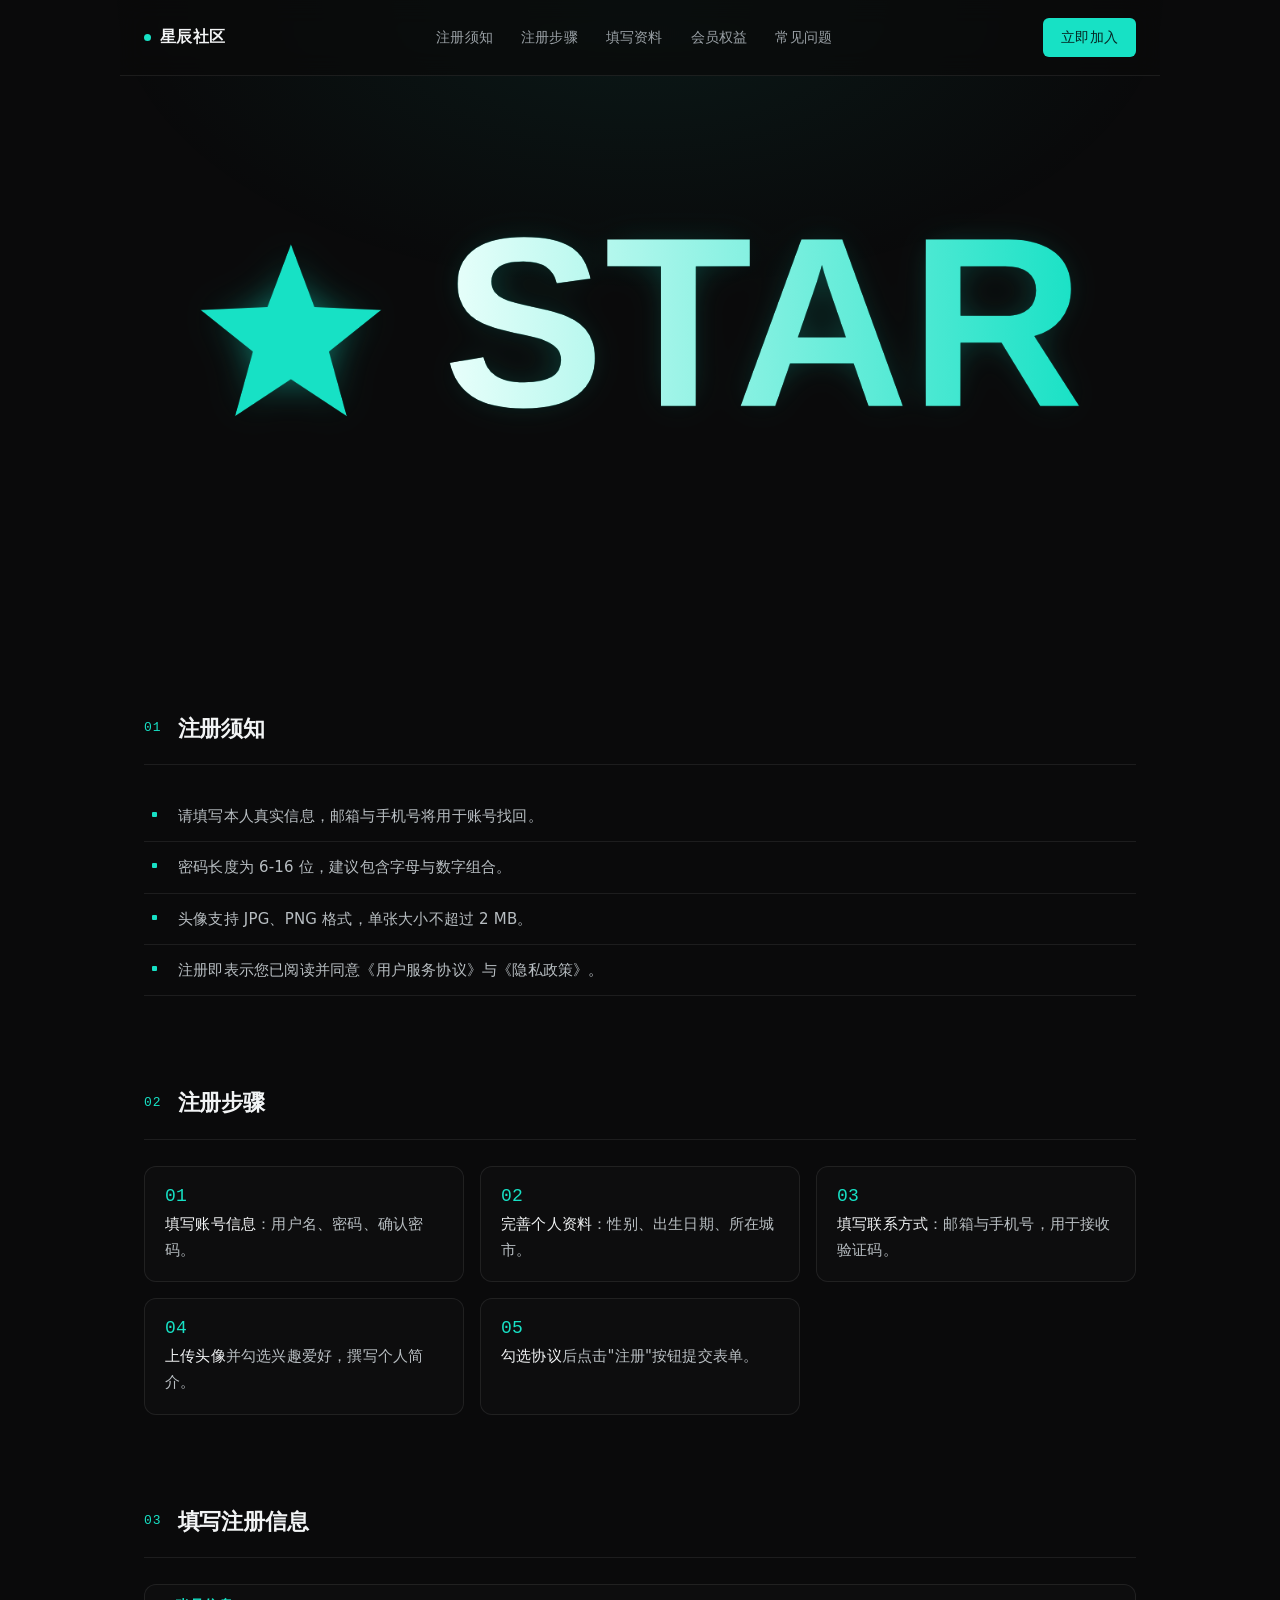
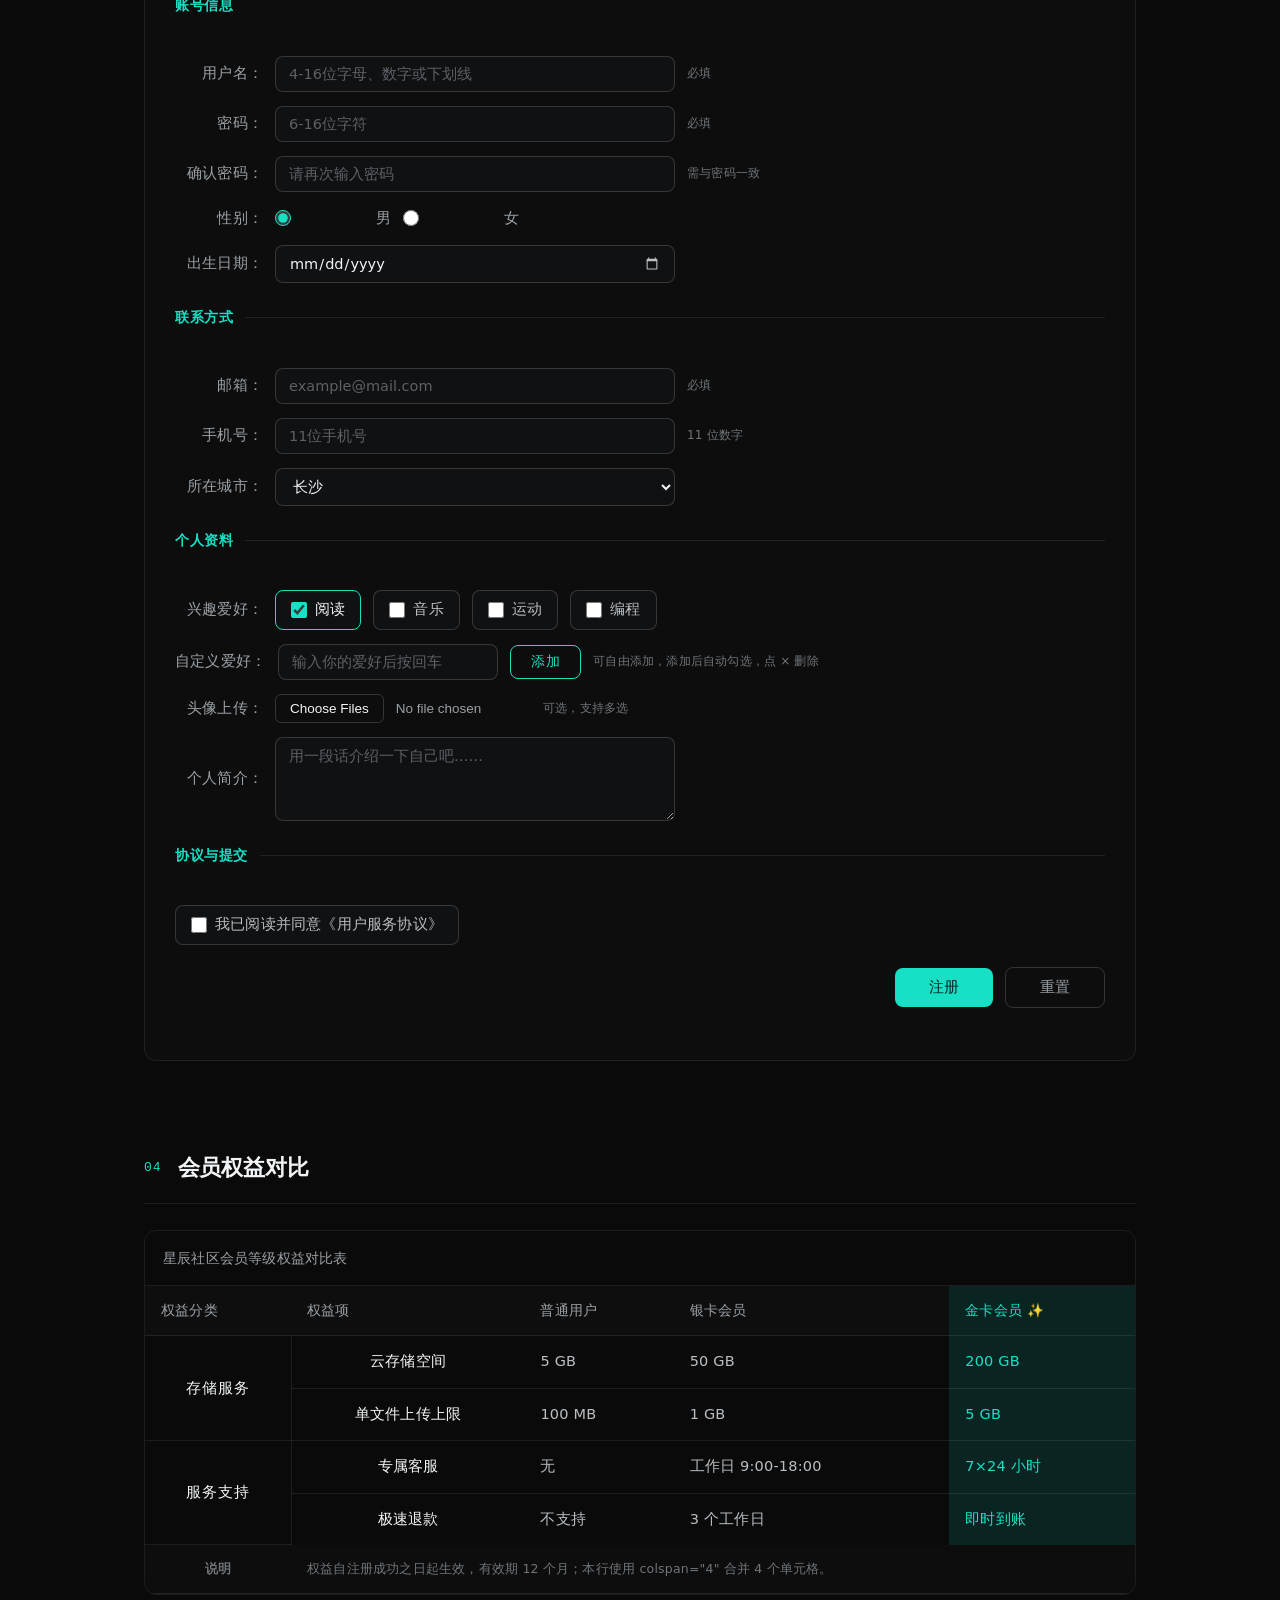
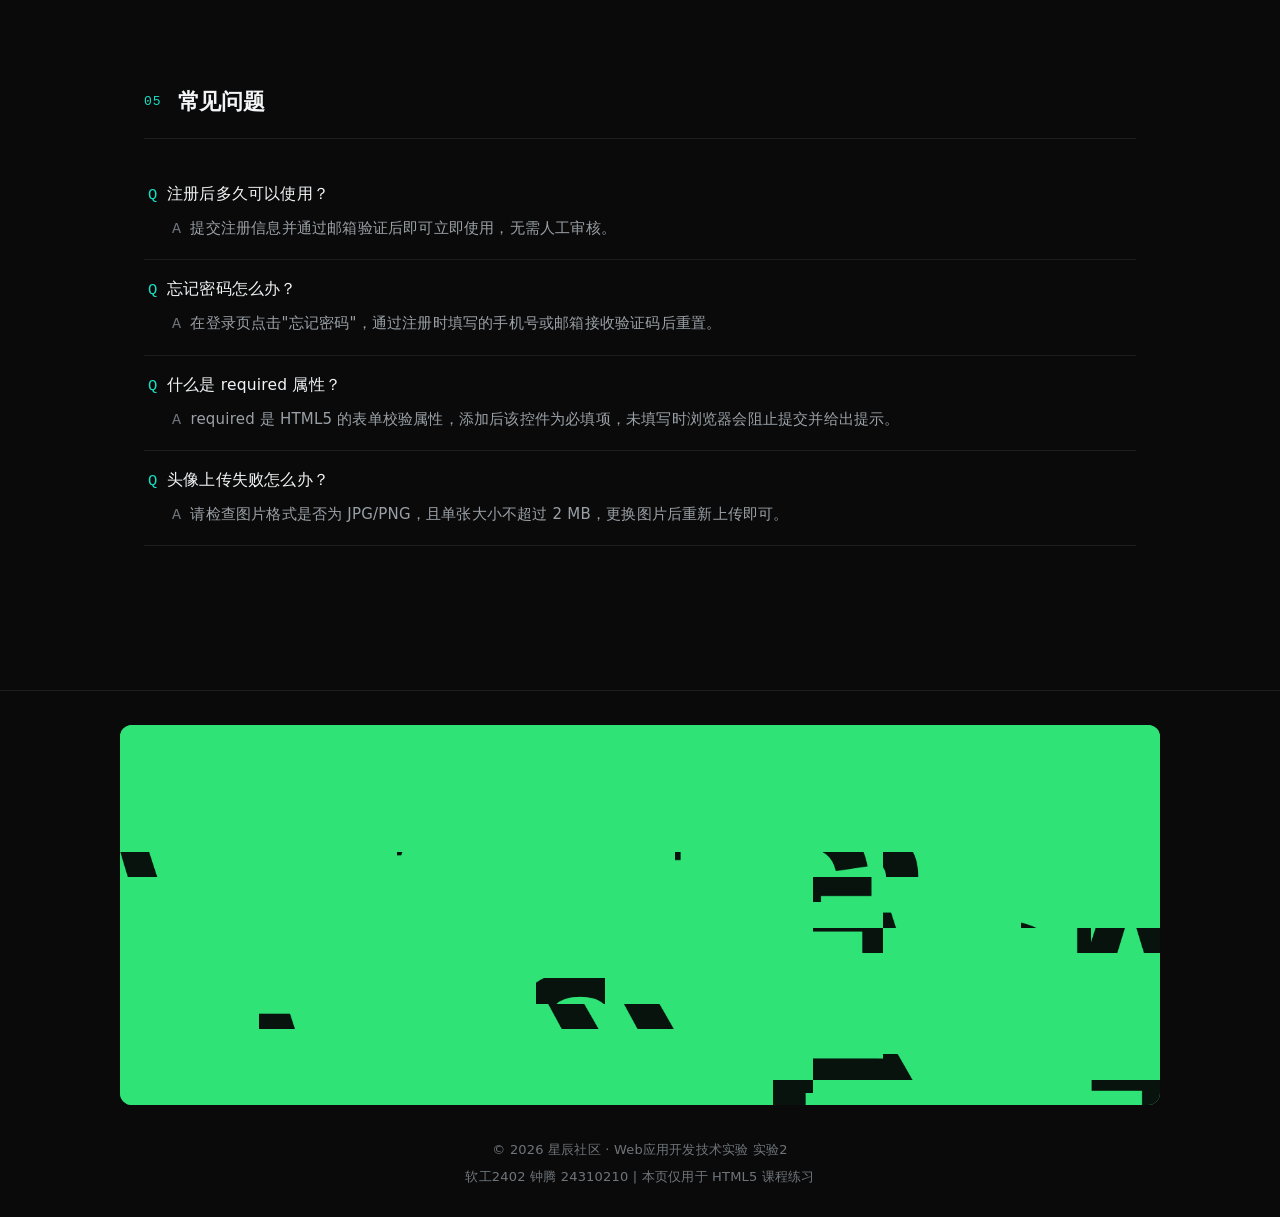
==== commit dfc58eda: "实验2升级：页头STAR水波动效 + 尾页Trae同款GridDistortion - 页头：STAR 字标改用 WebGL 水波扭曲（js/wave-distortion.js），鼠标划过产生波形变" ====
--- a/实验2-注册表单/index.html
+++ b/实验2-注册表单/index.html
@@ -22,14 +22,9 @@
       <a class="nav-cta" href="#register">立即加入</a>
     </nav>
 
-    <div class="hero-body">
-      <p class="hero-badge">HTML5 进阶综合训练 · 列表 / 表格 / 表单</p>
-      <div class="hero-title" id="hero-title">
-        <h1 class="base">加入 <span class="grad">星辰社区</span><br>开启你的 AI 创作之旅</h1>
-        <h1 class="spot" aria-hidden="true">加入 <span>星辰社区</span><br>开启你的 AI 创作之旅</h1>
-      </div>
-      <p class="hero-sub">一个为创作者而生的社区。注册仅需一分钟，即可解锁云端创作工具、灵感广场与全天候智能助手。</p>
-      <a class="hero-btn" href="#register">免费注册 →</a>
+    <!-- 页头：放大的 STAR 标志 + WebGL 网格扭曲，鼠标划过产生水波形变 -->
+    <div class="hero-stage" id="hero-stage">
+      <canvas id="hero-gd" role="img" aria-label="STAR 标志"></canvas>
     </div>
   </header>
 
@@ -243,6 +238,11 @@
   </main>
 
   <footer>
+    <!-- 尾页：Trae 官网同款实现 —— 巨型 STAR 字标 + 亮绿底直接绘成一张 WebGL 纹理，
+         整个舞台由同一个片元着色器渲染，鼠标拖动的就是字母本身的像素（UV 位移） -->
+    <div class="foot-stage" id="foot-stage">
+      <canvas id="foot-gd" role="img" aria-label="STAR"></canvas>
+    </div>
     <p>&copy; 2026 星辰社区 · Web应用开发技术实验 实验2</p>
     <p>软工2402 钟腾 24310210 | 本页仅用于 HTML5 课程练习</p>
   </footer>
@@ -404,41 +404,126 @@
       observer.observe(sec);
     });
 
-    // Hero 标题"聚光灯"效果：鼠标位置决定青色高亮的中心，带惯性跟随
-    // 原理：底层文字为暗色，上层同一份文字用 background-clip:text 填充青色，
-    // 并用径向渐变遮罩，遮罩圆心即鼠标位置；rAF 插值让跟随有阻尼感
+  </script>
+
+  <!-- （6）视觉升级：WebGL 鼠标动效（零依赖，原生实现）
+       页头标志：js/wave-distortion.js —— STAR 字标水波扭曲（径向位移 + 呼吸波纹）
+       尾页标志：js/grid-distortion.js —— 1:1 移植自 react-bits 的 GridDistortion（Trae 官网所用组件），
+          15×15 偏移网格 + 鼠标速度注入 + relaxation 回弹，参数沿用官方默认值 -->
+  <script src="js/wave-distortion.js"></script>
+  <script src="js/grid-distortion.js"></script>
+  <script>
     (function () {
-      if (window.matchMedia("(hover: none)").matches) return; // 触屏设备不启用
-      var wrap = document.getElementById("hero-title");
-      if (!wrap) return;
-      var target = { x: 50, y: 40 };   // 目标位置（百分比）
-      var cur = { x: 50, y: 40 };      // 当前位置（缓动用）
-      var raf = null;
-
-      function tick() {
-        cur.x += (target.x - cur.x) * 0.13;
-        cur.y += (target.y - cur.y) * 0.13;
-        wrap.style.setProperty("--mx", cur.x.toFixed(2) + "%");
-        wrap.style.setProperty("--my", cur.y.toFixed(2) + "%");
-        // 距离足够近时停止动画，节省性能
-        if (Math.abs(target.x - cur.x) > 0.05 || Math.abs(target.y - cur.y) > 0.05) {
-          raf = requestAnimationFrame(tick);
-        } else {
-          raf = null;
-        }
-      }
-      function kick() { if (!raf) raf = requestAnimationFrame(tick); }
-
-      var hero = document.querySelector("header.hero");
-      hero.addEventListener("mousemove", function (e) {
-        var r = wrap.getBoundingClientRect();
-        target.x = ((e.clientX - r.left) / r.width) * 100;
-        target.y = ((e.clientY - r.top) / r.height) * 100;
-        kick();
-      });
-      hero.addEventListener("mouseleave", function () {
-        target.x = 50; target.y = 40; kick();
-      });
+      // ---------- 页头：巨幅 STAR 字标贴图（透明底，1600x520 与画布等比） ----------
+      function buildHeroTexture() {
+        var w = 1600, h = 520;
+        var c = document.createElement("canvas");
+        c.width = w; c.height = h;
+        var x = c.getContext("2d");
+
+        // 五角星路径
+        function starPath(cx, cy, outer, inner) {
+          x.beginPath();
+          for (var i = 0; i < 10; i++) {
+            var rad = (Math.PI / 5) * i - Math.PI / 2;
+            var rr = (i % 2 === 0) ? outer : inner;
+            var px = cx + Math.cos(rad) * rr;
+            var py = cy + Math.sin(rad) * rr;
+            if (i === 0) x.moveTo(px, py); else x.lineTo(px, py);
+          }
+          x.closePath();
+        }
+
+        // 先量字宽，把「星形 + STAR」作为整体水平居中
+        x.font = "900 300px 'Segoe UI', 'PingFang SC', 'Helvetica Neue', sans-serif";
+        var wordW = x.measureText("STAR").width;
+        var starR = 118;               // 星形外接圆半径
+        var gap = 70;                  // 星形与字标间距
+        var totalW = starR * 2 + gap + wordW;
+        var startX = (w - totalW) / 2;
+        var cy = h / 2 + 14;
+
+        // 五角星（青色发光）
+        starPath(startX + starR, cy, starR, starR * 0.42);
+        x.fillStyle = "#17e1c5";
+        x.shadowColor = "rgba(23,225,197,0.85)";
+        x.shadowBlur = 60;
+        x.fill();
+        x.shadowBlur = 0;
+
+        // STAR 字标（白到青渐变发光）
+        x.textAlign = "left";
+        x.textBaseline = "middle";
+        var g = x.createLinearGradient(startX + starR * 2 + gap, 0, startX + totalW, 0);
+        g.addColorStop(0, "#eafffb");
+        g.addColorStop(1, "#17e1c5");
+        x.fillStyle = g;
+        x.shadowColor = "rgba(23,225,197,0.6)";
+        x.shadowBlur = 48;
+        x.fillText("STAR", startX + starR * 2 + gap, cy);
+        x.shadowBlur = 0;
+        return c;
+      }
+
+      // ---------- 页头：STAR 字标水波渲染（WebGL 不可用时降级为静态文字）----------
+      try {
+        if (window.WaveDistortion && document.getElementById("hero-gd")) {
+          new WaveDistortion(document.getElementById("hero-gd"), {
+            image: buildHeroTexture(),
+            strength: 0.16,
+            radius: 0.5,
+            waveFreq: 12,
+            waveAmp: 0.045,
+            followEase: 0.12,
+            idleCenter: true
+          });
+        }
+      } catch (e) {
+        // WebGL 不可用时降级为静态文字标志
+        var stage = document.getElementById("hero-stage");
+        if (stage) stage.innerHTML = "<b class='hero-fallback'>STAR</b>";
+      }
+
+      // ---------- 尾页：Trae 官网 Grid Distortion（1:1 移植）----------
+      // 巨型 STAR 字标 + 亮绿底整张画成纹理，由官方同一套算法渲染：
+      // 15×15 偏移网格 + 鼠标速度注入 + relaxation 回弹，
+      // 字母被切成网格块，随鼠标被推走再弹回。
+      function buildFootTexture() {
+        var w = 1600, h = 520;
+        var c = document.createElement("canvas");
+        c.width = w; c.height = h;
+        var x = c.getContext("2d");
+
+        // 亮绿底（与 CSS 降级背景一致）
+        x.fillStyle = "#2fe377";
+        x.fillRect(0, 0, w, h);
+
+        // 巨型近黑 STAR 字标（Trae 尾页版式：粗体、撑满）
+        x.font = "900 350px 'Segoe UI', 'PingFang SC', 'Helvetica Neue', sans-serif";
+        x.textAlign = "center";
+        x.textBaseline = "middle";
+        x.fillStyle = "#07130c";
+        x.fillText("STAR", w / 2, h / 2 + 24);
+        return c;
+      }
+
+      try {
+        if (window.GridDistortion && document.getElementById("foot-gd")) {
+          new GridDistortion(document.getElementById("foot-gd"), {
+            image: buildFootTexture(),
+            // 与 Trae 官网 react-bits GridDistortion 完全一致的默认参数
+            grid: 15,
+            mouse: 0.1,
+            strength: 0.15,
+            relaxation: 0.9,
+            pointerEl: document.getElementById("foot-stage")
+          });
+        }
+      } catch (e) {
+        // WebGL 不可用时降级为静态绿色背景 + 大字
+        var stage = document.getElementById("foot-stage");
+        if (stage) stage.innerHTML = "<b class='foot-fallback'>STAR</b>";
+      }
     })();
   </script>
 </body>
--- a/实验2-注册表单/style.css
+++ b/实验2-注册表单/style.css
@@ -146,130 +146,49 @@
 }
 
 /* ============================================================
-   Hero
+   页头：放大的 STAR 标志 + WebGL 网格扭曲
    ============================================================ */
 header.hero {
-  padding: 0 24px 96px;
-}
-
-.hero-body {
-  max-width: 760px;
-  margin: 0 auto;
-  padding-top: 104px;
-  text-align: center;
-}
-
-.hero-badge {
-  display: inline-flex;
-  align-items: center;
-  gap: 8px;
-  padding: 5px 14px;
-  margin-bottom: 26px;
-  border: 1px solid var(--line);
-  border-radius: 999px;
-  font-size: 12.5px;
-  color: var(--text-dim);
-  background: rgba(255, 255, 255, 0.02);
-}
-
-.hero-badge::before {
-  content: "";
-  width: 6px;
-  height: 6px;
-  border-radius: 50%;
-  background: var(--cyan);
-}
-
-/* Hero 标题：双层文字"聚光灯"
-   底层(.base)：暗色文字，平时呈现
-   上层(.spot)：同一份文字，青色填充，用径向渐变遮罩只露出鼠标附近的区域
-   遮罩圆心 --mx/--my 由 JS 随鼠标更新（带惯性插值） */
-.hero-title {
+  padding: 0 24px 64px;
+}
+
+/* 扭曲舞台：巨幅 STAR 字标画布，鼠标划过产生水波形变 */
+.hero-stage {
   position: relative;
-  max-width: 780px;
-  margin: 0 auto;
-  --mx: 50%;
-  --my: 40%;
-}
-
-header.hero h1 {
-  font-size: clamp(32px, 5.4vw, 52px);
-  font-weight: 650;
-  line-height: 1.28;
-  letter-spacing: -0.5px;
-}
-
-/* 底层：暗灰文字 */
-.hero-title h1.base {
-  color: rgba(242, 244, 245, 0.16);
-  -webkit-text-stroke: 1px rgba(255, 255, 255, 0.12);
-}
-
-.hero-title h1.base .grad {
-  color: inherit;
-}
-
-/* 上层：青色聚光灯 */
-.hero-title h1.spot {
+  max-width: var(--max);
+  height: clamp(240px, 34vw, 420px);
+  margin: 42px auto 0;
+  cursor: crosshair;
+}
+
+.hero-stage canvas {
   position: absolute;
   inset: 0;
-  color: transparent;
-  background: radial-gradient(
-    170px circle at var(--mx) var(--my),
-    #5fffdd 0%,
-    var(--cyan) 38%,
-    rgba(23, 225, 197, 0.22) 68%,
-    transparent 100%
-  );
+  width: 100%;
+  height: 100%;
+  display: block;
+}
+
+/* WebGL 不可用时的静态降级标志 */
+.hero-fallback {
+  position: absolute;
+  inset: 0;
+  display: flex;
+  align-items: center;
+  justify-content: center;
+  font-size: clamp(72px, 14vw, 160px);
+  font-weight: 900;
+  font-style: normal;
+  letter-spacing: 0.08em;
+  background: linear-gradient(100deg, #eafffb 30%, #17e1c5);
   -webkit-background-clip: text;
   background-clip: text;
-  pointer-events: none;
-  user-select: none;
-}
-
-/* 触屏 / 不支持 hover 的设备：退回普通样式 */
-@media (hover: none) {
-  .hero-title h1.base {
-    color: var(--text);
-    -webkit-text-stroke: 0;
-  }
-  .hero-title h1.base .grad {
-    color: var(--cyan);
-  }
-  .hero-title h1.spot {
-    display: none;
-  }
+  color: transparent;
 }
 
 /* 渐变强调文字（非 hero 区域兜底用） */
 .grad {
   color: var(--cyan);
-}
-
-.hero-sub {
-  margin: 22px auto 0;
-  max-width: 540px;
-  font-size: 16px;
-  color: var(--text-dim);
-  line-height: 1.8;
-}
-
-.hero-btn {
-  display: inline-block;
-  margin-top: 34px;
-  padding: 12px 34px;
-  border-radius: 8px;
-  font-size: 15px;
-  font-weight: 500;
-  color: #052623;
-  text-decoration: none;
-  background: var(--cyan);
-  transition: background 0.2s, transform 0.2s;
-}
-
-.hero-btn:hover {
-  background: #3feccf;
-  transform: translateY(-1px);
 }
 
 /* ============================================================
@@ -827,6 +746,42 @@
   margin-top: 4px;
 }
 
+/* ---------- 尾页：Trae 官网风格 —— 亮绿像素场 + 巨型 STAR 字标 ---------- */
+footer .foot-stage {
+  position: relative;
+  height: clamp(220px, 30vw, 380px);
+  max-width: var(--max);
+  margin: 0 auto 34px;
+  border-radius: var(--radius);
+  overflow: hidden;
+  /* Trae 同款亮绿底（WebGL 不可用时即为静态降级背景） */
+  background: #2fe377;
+}
+
+footer .foot-stage canvas {
+  position: absolute;
+  inset: 0;
+  width: 100%;
+  height: 100%;
+  display: block;
+}
+
+/* WebGL 不可用时的静态降级：纯绿底 + 大字 */
+footer .foot-fallback {
+  position: absolute;
+  inset: 0;
+  display: flex;
+  align-items: center;
+  justify-content: center;
+  font-size: clamp(120px, 23vw, 300px);
+  font-weight: 900;
+  font-style: normal;
+  line-height: 1;
+  letter-spacing: 0.01em;
+  color: #07130c;
+  user-select: none;
+}
+
 /* ============================================================
    响应式
    ============================================================ */
@@ -835,6 +790,13 @@
     flex-wrap: wrap;
     justify-content: center;
     gap: 12px;
+  }
+  footer .foot-stage {
+    height: 200px;
+    border-radius: 0;
+  }
+  footer .foot-fallback {
+    font-size: 26vw;
   }
   label,
   .field-label {
